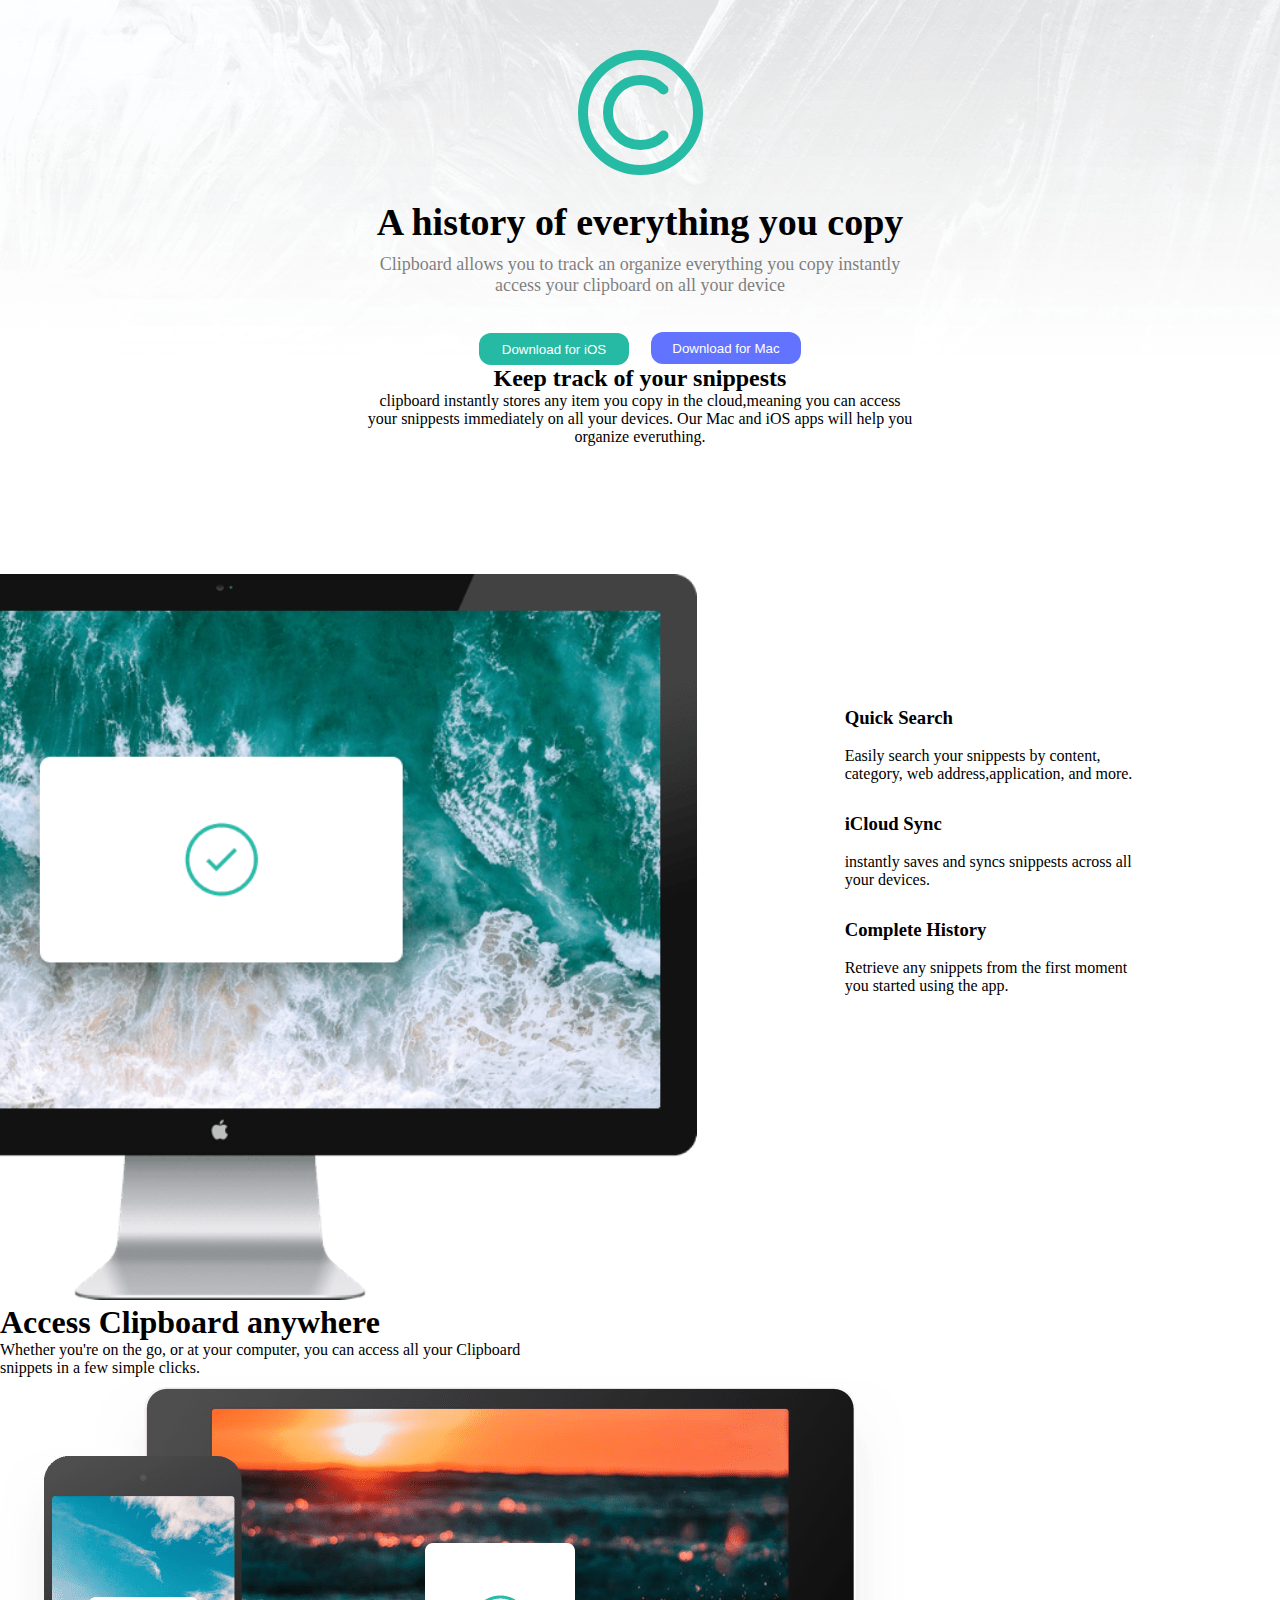
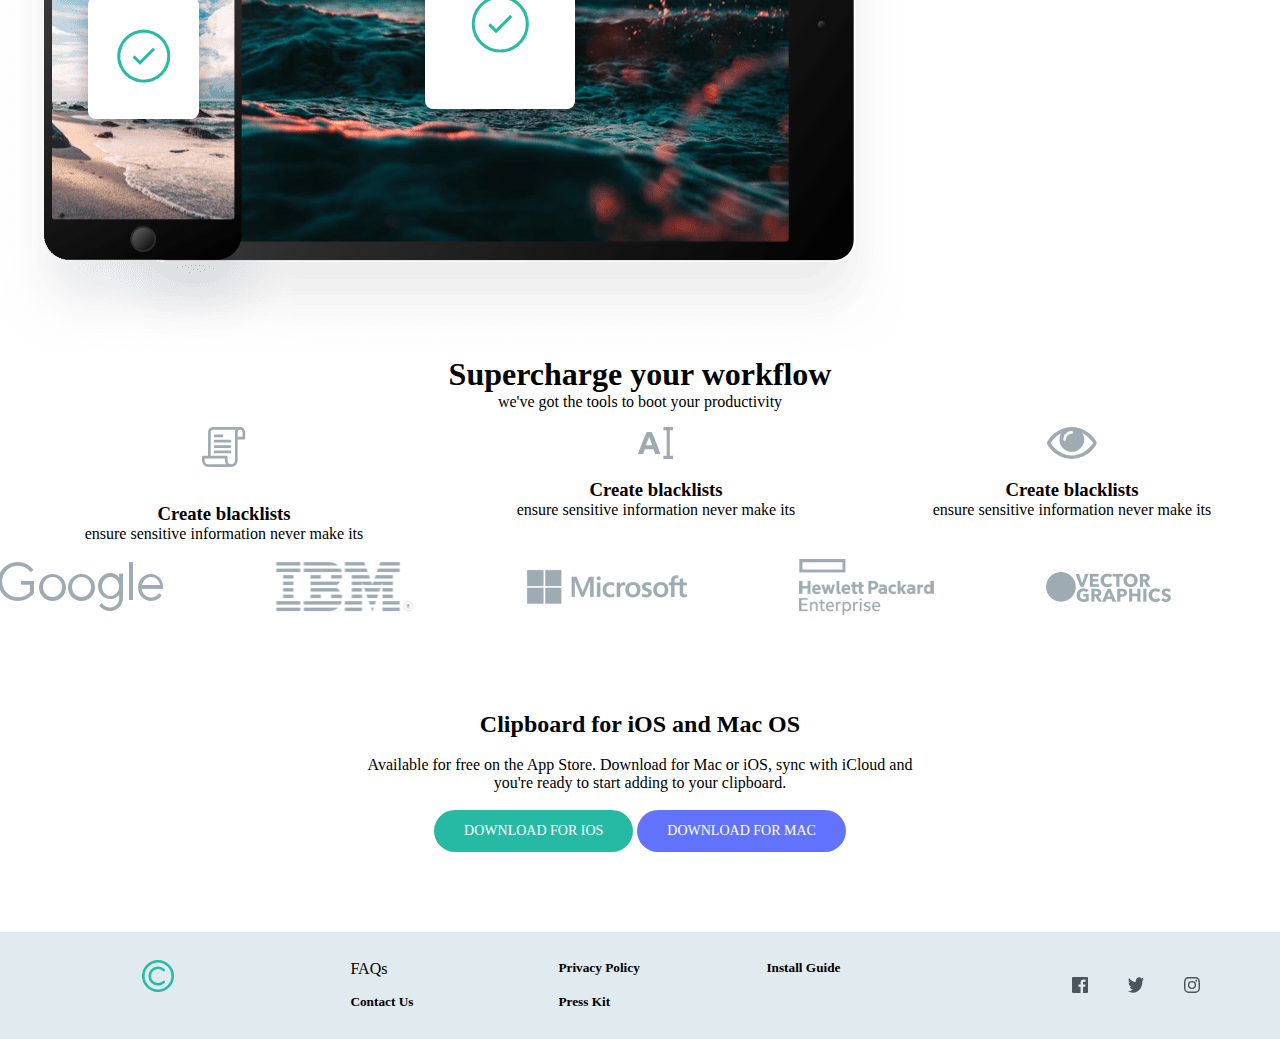
==== index.html @ e57e52e3 "Update index.html" ====
<!DOCTYPE html>
<html lang="en">
<head>
    <meta charset="UTF-8">
    <meta name="viewport" content="width=device-width, initial-scale=1.0">
    <link href="https://fonts.googleapis.com/css2?family=Bai+Jamjuree:wght@400;600&display=swap" rel="stylesheet">
    <link rel="stylesheet" href="main.css">
    <title>Document</title>
</head>
<body>
    <div class="container">
        <!-- debut section header by hamza el hilali  -->
            <section class="header">
                
                <div class="header__logo">
                    <img class="flogo" src="images/logo.svg">

                    <div class="txt">
            

                <h1 class="firstt">A history of everything you copy</h1>
                <div class="parag1">
                <p class="firstp">Clipboard allows you to track an organize everything you copy instantly</p>

                            <p class="access"> access your clipboard on all your device</p>
                        </div>
                </div>
            </div>
    
                <div class="header__button">
                    <div class="buttons">
                    <button class="ios">Download for iOS</button>
                    <button class="mac">Download for Mac</button>
                </div>
                </div>
        </section>

        <!-- fin section header==== by hamza el   hilali  -->
        <!-- ============================================ -->
        <!-- debut section desktop by abdessamad souilem  -->
        <section class="desktop">
            <div class="desktop__title">
                <h2>Keep track of your snippests</h2>
                    <p>clipboard instantly stores any item you copy in the cloud,meaning you can access <br>
                     your snippests immediately on all your devices. Our Mac and iOS apps will help you <br>
                     organize everuthing.
                    </p>
            </div>
            <div class="desktop__icons">
            <div class="desktop__icons-bigimage">
                <div class="desktop__description-container-image">
                    <img src="images/image-computer.png" alt="" class="desk-img">
                </div>
            </div>
            <div class="desktop__icons-all">
            <div class="desktop__icons1">
                <h3>Quick Search</h3>
                <br>
                        <p>Easily search your snippests by content,<br>
                            category, web address,application, and more.
                        </p>
            </div>
            <div class="desktop__icons2">
                <h3>iCloud Sync</h3>
                <br>
                        <p>
                            instantly saves and syncs snippests across all <br>
                            your devices.
                        </p>
            </div>
            <div class="desktop__icons3">
                <h3>Complete History</h3>
                <br>
                        <p>
                          Retrieve any snippets from the first moment <br>
                           you started using the app.  
                        </p>
            </div>
        </div>
        </div>
        </section>
        <!-- fin section desktop by abdessamad souilem  -->
        <!-- ========================================== -->
        <!-- debit section tablet by  hamza el abdi     -->
         
            
            
            
        </section>
        <section class="tablette">
            <div class="tablette__tittle"><h1>Access Clipboard anywhere</h1>
            <p>Whether you're on the go, or at your computer, you can access all your Clipboard<br>
                snippets in a few simple clicks.</p>
            </div>
            <div class="tablette__img">
                <img src="images/image-devices.png" alt="">
            </div>
        </section>
        <!-- fin section tablet by  hamza el abdi        -->
        <!-- ========================================    -->
        <!-- debut section services aBbdelkarim.NOUAOURI -->
        <section class="services">
            <div class="services__tittle">
                <h1 class="services__tittle__header">
                  Supercharge your workflow
                </h1>
                <p class="services__tittle__parahraph">
                    we've got the tools to boot your productivity

                </p>
            </div>
            <div class="services__general">
            <div class="services__cards">
                
                    <div class="services__cards__icon">
                        <img src="images/icon-blacklist.svg" alt="">
                    </div>
                    <div class="services__cards__icon">
                        <h3 class="cards__tittle">Create blacklists</h3>
                        <p class="cards__paragraph">ensure sensitive information never make its  </p>
                    
                </div>

            </div>
            <div class="services__cards">
               
                    <div class="services__cards__icon">
                        <img src="images/icon-text.svg" alt="">
                    </div>
                    <div class="services__cards__text">
                        <h3 class="cards__tittle">Create blacklists</h3>
                        <p class="cards__paragraph">ensure sensitive information never make its  </p>
                    </div>
               

            </div>
            <div class="services__cards">
                
                    <div class="services__cards__icon">
                        <img src="images/icon-preview.svg" alt="">
                    </div>
                    <div class="services__cards__text">
                        <h3 class="cards__tittle">Create blacklists</h3>
                        <p class="cards__paragraph">ensure sensitive information never make its  </p>
                    </div>
        

            </div>
        </div>
            <div class="services__brands">
               
                    <img src="images/logo-google.png" alt="" class="brand">
                    <img src="images/logo-ibm.png" alt="" class="brand">
                    <img src="images/logo-microsoft.png" alt="" class="brand">
                    <img src="images/logo-hp.png" alt="" class="brand">
                    <img src="images/logo-vector-graphics.png" alt="" class="brand">
                
            </div>
        </section>
        <!-- fin section services aBbdelkarim.NOUAOURI -->
        <!-- ========================================= -->
        <!-- debut section version  Abdelkarim.NOUAOURI -->
     
        <section class="version">
            <h2>Clipboard for iOS and Mac OS</h2>
     <br>
     <p>
         Available for free on the App Store. Download for Mac or iOS, sync with iCloud and <br>
         you're ready to start adding to your clipboard. 
     </p>
     <br>
     <a href="#" class="btn"> Download for iOS</a>
     <a href="#" class="btn1"> Download for Mac</a>
        
        </section>
        <!-- dfin section version  Abdelkarim.NOUAOURI -->
            <!-- ++++++++++++++++++++++++++++++++++++++++++ -->
            <!--debut section footer  Abdelkarim.NOUAOURI -->
        <section class="footer">
            <div class="footer__text">
            <div class="footer__items logo">
                <img class="footer__logo" src="/images/logo.svg" alt="">
            </div>
            <div class="footer__items faqs items__column">
                <h class="footer__items__text install__guide"3>FAQs</h>
                <h5 class="footer__items__text  install__guide">Contact Us</h5>
            </div>
            <div class="footer__items privacy items__column">
              <h5 class="footer__items__text install__guide">  Privacy Policy</h5>
              <h5 class="footer__items__text install__guide">Press Kit</h5>
            </div>
            <div class="footer__items install__guide">
               <h5 class="footer__items__text">Install Guide</h5> 
            </div>
        </div>
            <div class="footer__items social__medias">
                
                <img class="footer__icon" src="images/icon-facebook.svg" alt="">
                <img class="footer__icon" src="images/icon-twitter.svg" alt="">
                <img class="footer__icon"  src="images/icon-instagram.svg" alt="">
            </div>
        </section>
        <!-- fin section footer  Abdelkarim.NOUAOURI -->
            <!-- ++++++++++++++++++++++++++++++++++++++++++ -->
    </div>

    
</body>
</html>
---- main.css ----
@import "/css/header.css";
@import "/css/desktop.css";
@import "/css/tablet.css";
@import "/css/services.css";
@import "/css/version.css";
@import "/css/footer.css";

*{
    margin:  0;
    padding: 0;
}
html body{
   width: auto;
    height: auto;
    margin: 0 auto;
}
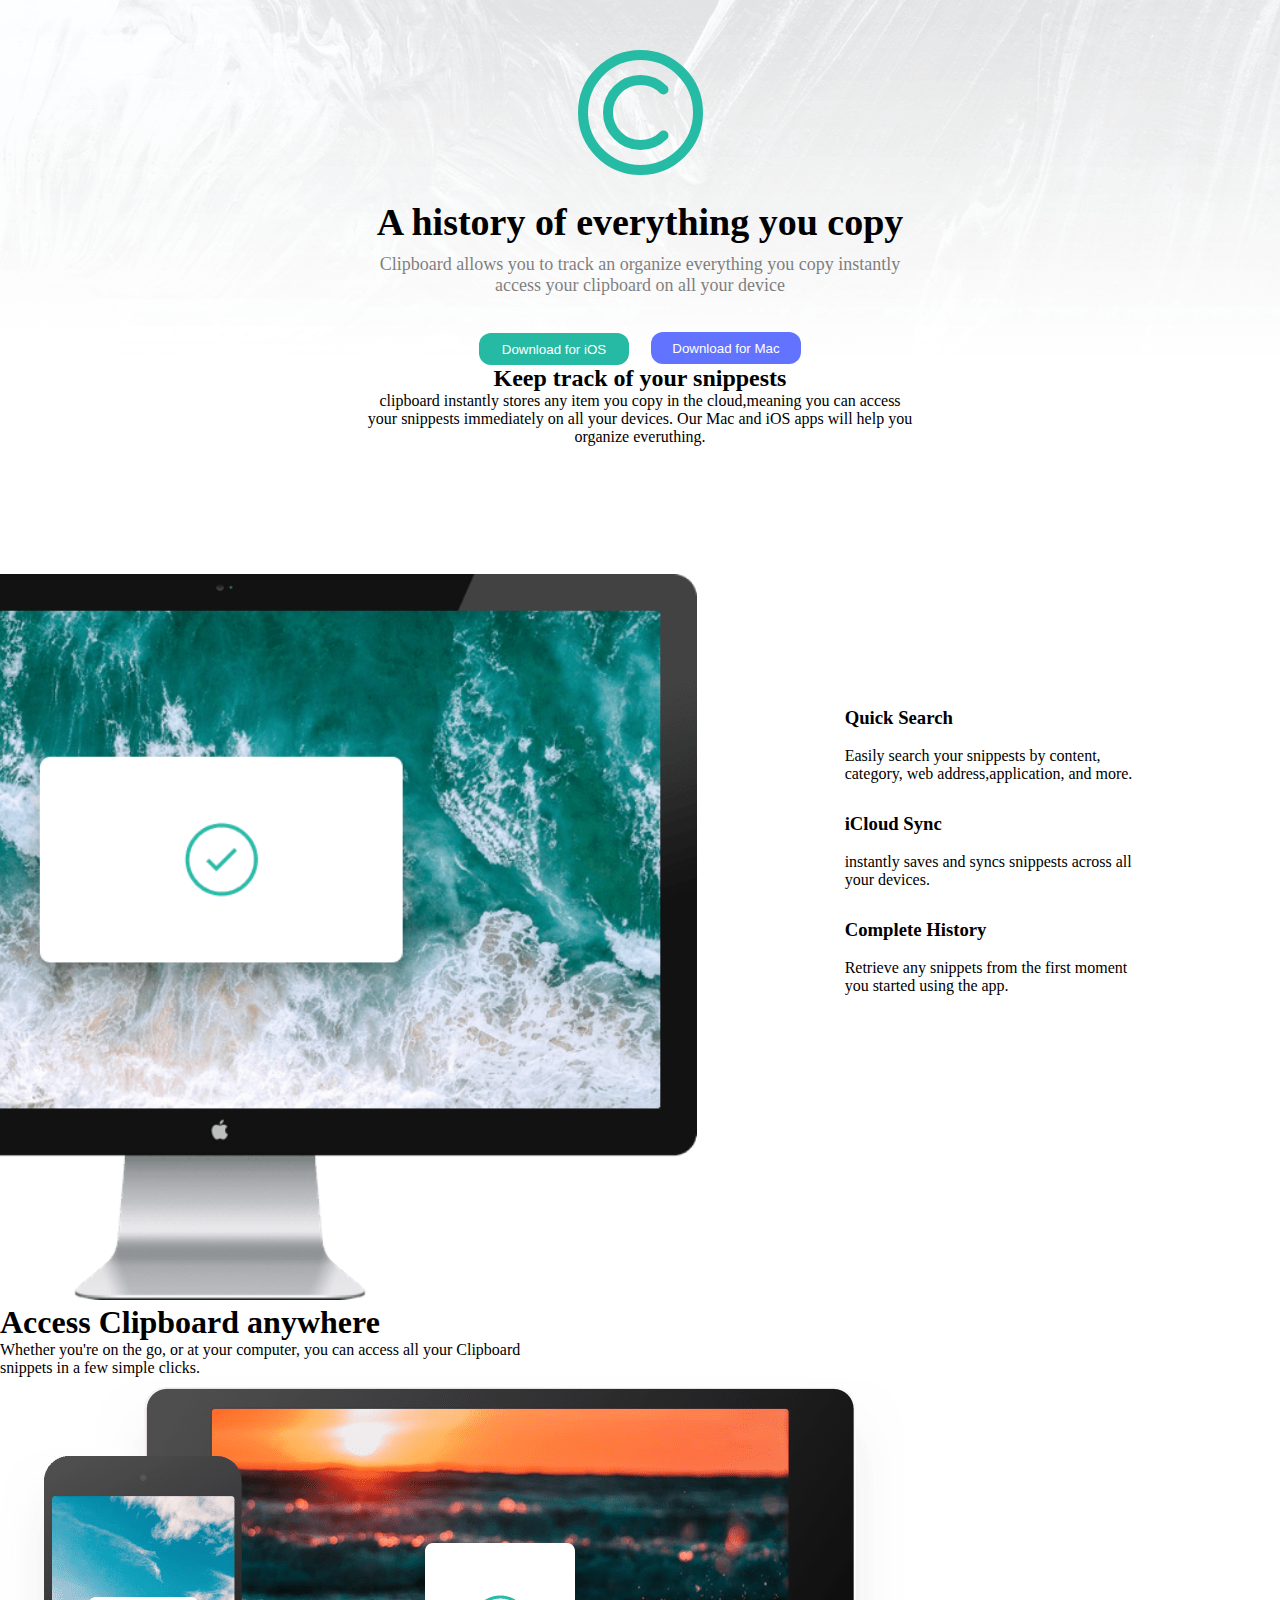
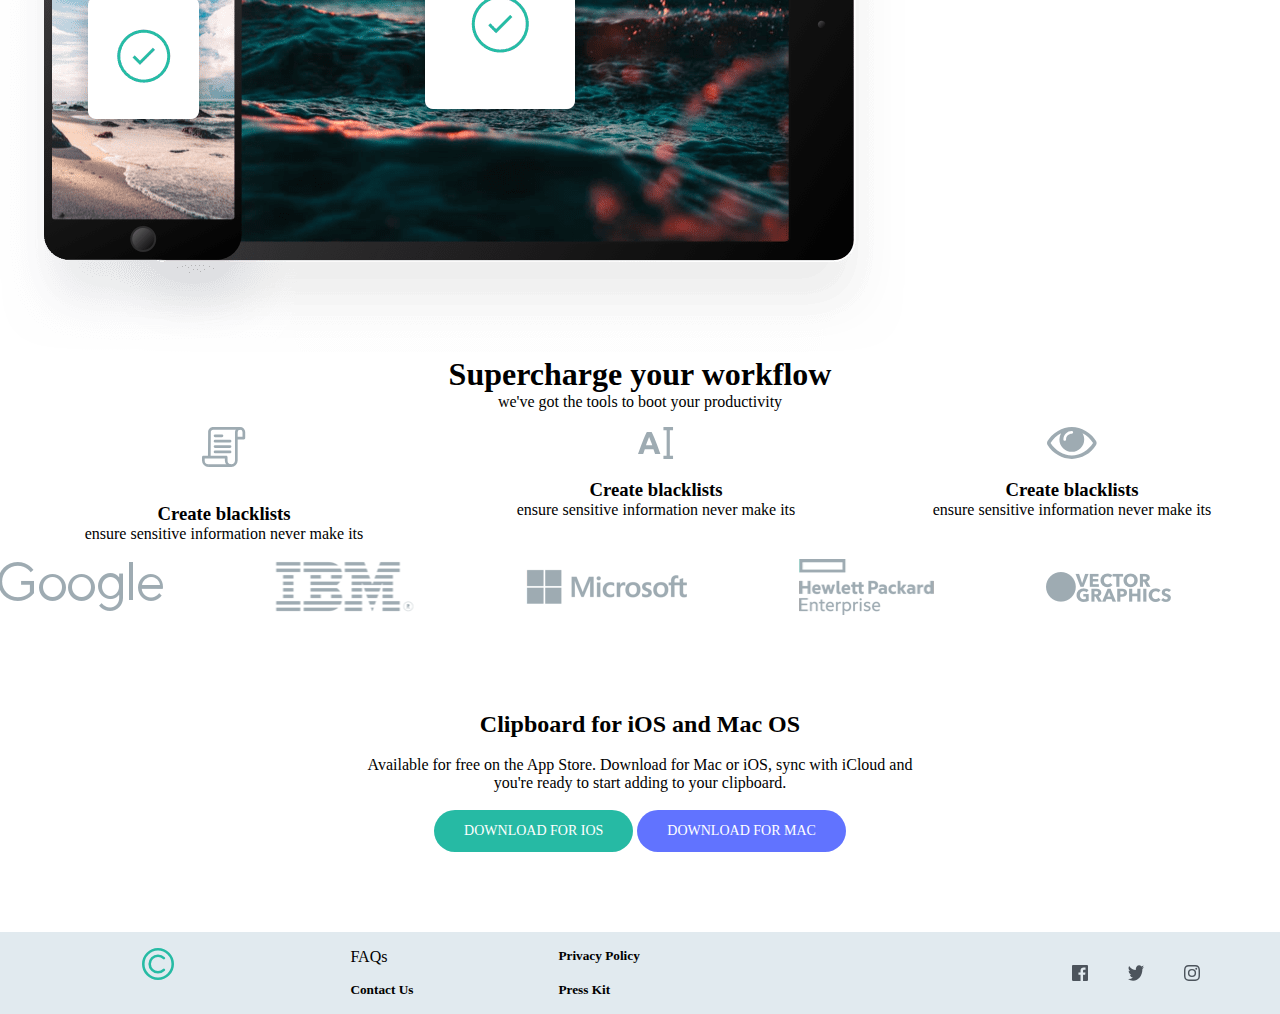
==== commit 7e6776c5: "Update index.html" ====
--- a/index.html
+++ b/index.html
@@ -29,8 +29,9 @@
     
                 <div class="header__button">
                     <div class="buttons">
-                    <button class="ios">Download for iOS</button>
-                    <button class="mac">Download for Mac</button>
+                        <a href="download.html">
+                    <button class="ios">Download for iOS</button></a>
+                  <a href="download.html"> <button class="mac">Download for Mac</button></a>  
                 </div>
                 </div>
         </section>
@@ -169,8 +170,8 @@
          you're ready to start adding to your clipboard. 
      </p>
      <br>
-     <a href="#" class="btn"> Download for iOS</a>
-     <a href="#" class="btn1"> Download for Mac</a>
+     <a href="download.html" class="btn"> Download for iOS</a>
+     <a href="download.html" class="btn1"> Download for Mac</a>
         
         </section>
         <!-- dfin section version  Abdelkarim.NOUAOURI -->
@@ -190,7 +191,7 @@
               <h5 class="footer__items__text install__guide">Press Kit</h5>
             </div>
             <div class="footer__items install__guide">
-               <h5 class="footer__items__text">Install Guide</h5> 
+            
             </div>
         </div>
             <div class="footer__items social__medias">
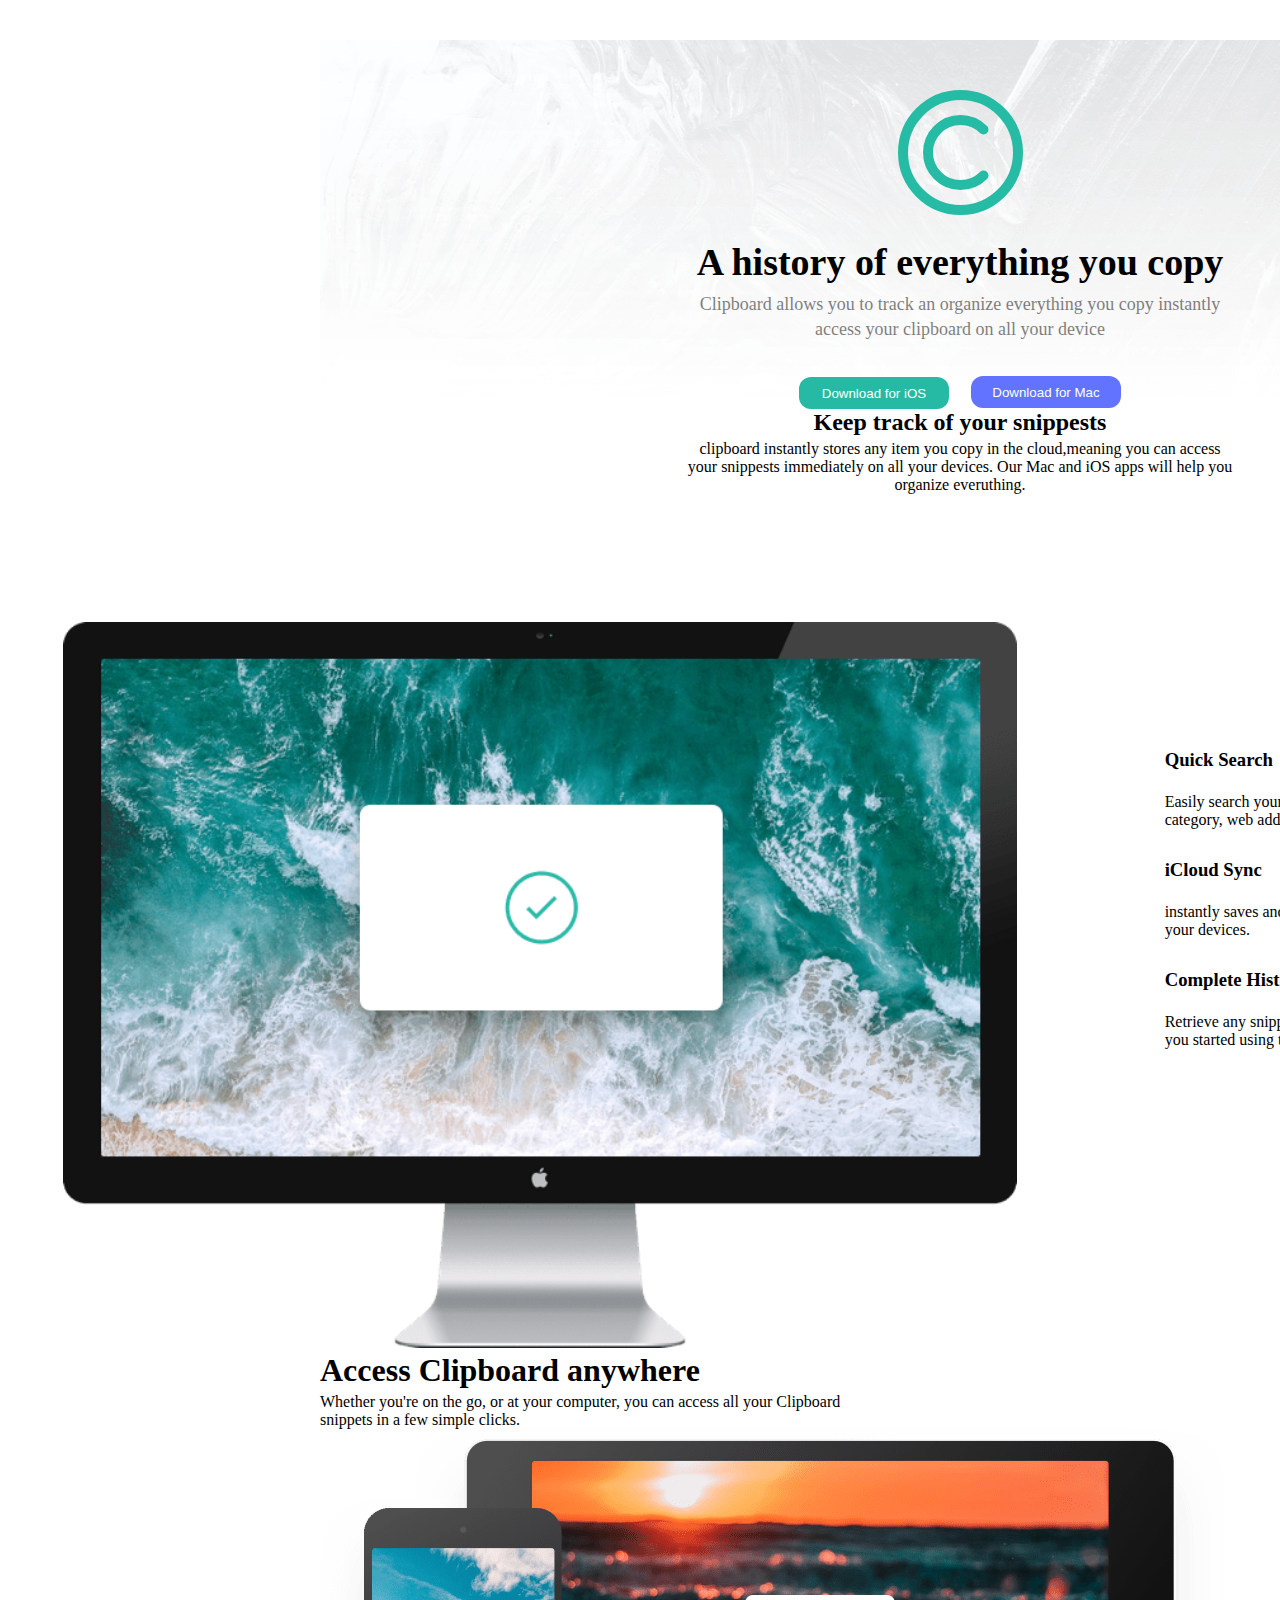
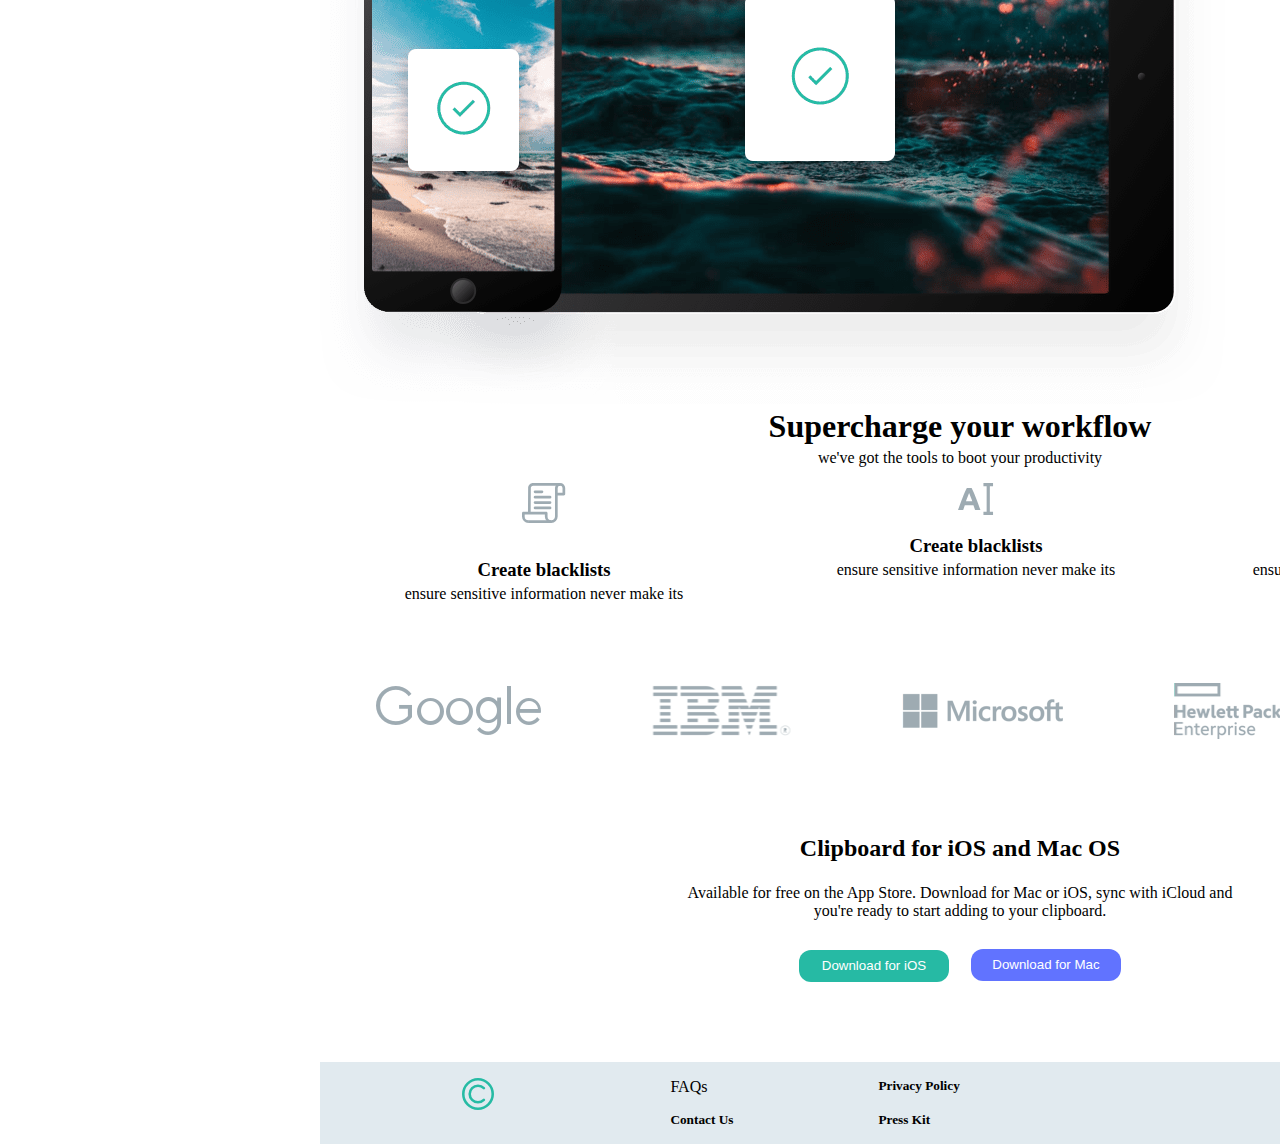
==== commit eddf8cab: "Update index.html" ====
--- a/index.html
+++ b/index.html
@@ -170,8 +170,11 @@
          you're ready to start adding to your clipboard. 
      </p>
      <br>
-     <a href="download.html" class="btn"> Download for iOS</a>
-     <a href="download.html" class="btn1"> Download for Mac</a>
+     <div class="buttons">
+        <a href="download.html">
+    <button class="ios">Download for iOS</button></a>
+  <a href="download.html"> <button class="mac">Download for Mac</button></a>  
+</div>
         
         </section>
         <!-- dfin section version  Abdelkarim.NOUAOURI -->
--- a/main.css
+++ b/main.css
@@ -1,9 +1,4 @@
-@import "/css/header.css";
-@import "/css/desktop.css";
-@import "/css/tablet.css";
-@import "/css/services.css";
-@import "/css/version.css";
-@import "/css/footer.css";
+
 
 *{
     margin:  0;
@@ -13,4 +8,529 @@
    width: auto;
     height: auto;
     margin: 0 auto;
-}+}
+/* section header by  El Hilali hamza*/
+.header{
+    background-image: url("/images/bg-header-desktop.png");
+    background-repeat: no-repeat;
+    font-family: 'Bai Jamjuree', sans-serif;
+    
+}
+.flogo{
+    padding: 25px;
+}
+
+
+.header__logo{
+    display: flex;
+    flex-direction: column;
+    justify-content: center;
+    align-items: center;
+    padding: 25px;
+}
+
+
+.pa{
+    display: flex;
+    flex-direction: row;
+    justify-content: center;
+    align-items: center;  
+}
+
+
+.firstt{
+    font-size: 38px;
+    font-family: semi-bold;   
+}
+
+
+.parag1{
+    display: flex;
+    flex-direction: column;
+    justify-content: center;
+    text-align: center;
+}
+
+.buttons{
+    display: flex;
+    flex-direction: row;
+    justify-content: center;
+    align-items: center;   
+}
+
+
+.ios{
+    background-color: hsl(171, 66%, 44%);
+    color: white;
+    width: 150px;
+    height: 32px;
+    border: none;
+    border-radius: 12px;
+    margin-right: 10Px;
+    margin-top: 12px;
+    transition-duration: 0.5s;   
+}
+
+
+.ios:hover{
+    box-shadow: 0 7px 14px hsl(171, 66%, 44%);
+    cursor: pointer;
+}
+
+
+.mac{
+    background-color: hsl(233, 100%, 69%);
+    color: white;
+    width: 150px;
+    height: 32px;
+    border: none;
+    border-radius: 12px;
+    margin-left: 12Px;
+    margin-top: 10px;
+    transition-duration: 0.5s;
+    cursor: pointer;   
+}
+
+
+.mac:hover{
+    box-shadow: 0 7px 14px hsl(233, 100%, 69%);
+    cursor: pointer;
+}
+
+
+.access{
+    opacity: 0.5;
+    font-size: 18px;
+    font-family: regular;
+    text-align: center;
+}
+
+
+
+.firstp{
+    
+    margin-top: 10px;
+    opacity: 0.5;
+    font-size: 18px;
+    font-family: regular;
+}
+
+
+
+@media screen and (max-width: 600px){
+
+    .buttons{
+            display: flex;
+            flex-direction: column;
+            justify-content: center;
+            align-items: center; 
+    }
+
+
+
+    .mac{
+            margin-left: 0%;
+    }
+
+
+
+    .ios{
+            margin-right: 0%;
+    }
+
+
+
+     .firstp{     
+            margin-left: 0;     
+    }
+
+    
+    .txt{
+            width: 62%;
+            justify-content: center;
+            align-content: center;
+            text-align: center;
+    }
+}
+
+/* section desktop by abdessamad */
+
+.desktop__title{
+    margin-left: auto;
+    margin-right: auto;
+    text-align: center;
+    margin-bottom: 8rem;
+  }
+  .desktop__icons{
+    display: flex;
+  }
+  .desktop__icons1{
+    margin-bottom:30px ;
+  }
+  .desktop__icons2{
+    margin-bottom:30px ;
+  }
+  .desktop__icons3{
+    margin-bottom: 175px;
+  }
+  .desktop__icons-all{
+     margin-left: auto;
+    margin-right: auto;
+    display: flex;
+      flex-direction: column;
+      justify-content: center; 
+    
+  }
+  .desk-img{overflow: hidden;
+    width: 954px;
+    margin-left: -257px;
+    overflow: hidden;
+  
+  }
+    
+   @media (max-width:600px) {
+    .desktop__icons{
+      display: block;
+      margin-left: auto;
+      margin-right: auto;
+    }
+    
+  .desktop__icons-all {
+    margin-left: auto;
+    margin-right: auto;
+    display: flex;
+    flex-direction: column;
+    justify-content: center;
+    align-items: center;
+    text-align: center;
+  }
+  .desk-img{
+    width: 954px;
+    margin-left: 0px !important;
+    
+  }
+  .desktop__description-container-image{
+    
+      display: flex;
+      flex-direction: row;
+      flex-wrap: nowrap;
+      justify-content: center;
+      align-items: center;
+      margin-bottom: 30px;
+      
+    
+  }
+   }
+
+   /* section tablet by El Abdi hamza */
+/* section services,brand & download by Nouaouri */
+.services{
+    width: 100%;
+    height: auto;
+     display: flex;
+     flex-direction: column;
+     text-align: center;
+     margin-bottom: 2rem;
+  
+ }
+ .services__general{
+     width: 100%;
+     height: auto;
+     display: flex;
+     flex-wrap: wrap;
+     justify-content: space-around;
+ }
+ .services__cards{
+     display: flex;
+   flex-direction: column;
+   align-items: auto;
+ } .services__cards__icon {
+     flex: 0;
+   margin: 1rem;
+ }
+ .services__cards__text{
+     flex: 1 0 auto;
+     margin: 0px;
+ 
+ }
+ 
+ .services__brands{
+   display: flex;
+   justify-content: center;
+   align-items: center;
+   margin-bottom: 4rem;
+   margin-top: 4rem;
+   width: 100%;
+     height: auto;
+     flex-wrap: wrap;
+     justify-content: space-around;
+   
+ }
+ @media (max-width: 600px){
+   .brand{
+  margin-top: 2rem;
+   }
+ }
+   /* section version by Nouaouri */
+   .version{
+    margin: 0 auto;
+    text-align: center;
+    margin-bottom: 5rem;
+}
+.btn:link,
+.btn:visited{
+       text-transform: uppercase;
+       text-decoration: none;
+       padding: 13px 30px;
+       display: inline-block;
+       border-radius: 60px;
+       background-color: hsl(171, 66%, 44%);
+       color: white;
+       font-size: 14px;
+}
+ .btn:hover{
+    transform: translateY(-5px);
+   box-shadow: 0 10px 20px hsla(171, 66%, 44%, 0.479);
+} 
+
+.btn1:link,
+.btn1:visited{
+       text-transform: uppercase;
+       text-decoration: none;
+       padding: 13px 30px;
+       display: inline-block;
+       border-radius: 60px;
+       background-color: hsl(233, 100%, 69%);
+       color: white;
+       font-size: 14px;
+
+}
+ .btn1:hover{
+   transform: translateY(-5px);
+   box-shadow: 0 10px 20px hsla(233, 100%, 69%, 0.479);
+  
+ }
+ /* section footer by nouaouri */
+ .footer{
+    width: 100%;
+height: auto;
+margin-bottom: 0;
+    display: flex;
+    margin-top: 50px;
+    flex-direction: row;
+    justify-content: space-around;
+    background-color: hsl(201, 32%, 91%);
+    align-items: center;
+}
+.footer__text{
+    width: 65%;
+    display: flex;
+    margin-top: 35px;
+    flex-direction: row;
+    flex-wrap: wrap;
+    justify-content: space-around;
+    margin-top: 1rem;
+    
+} 
+.footer__items {
+    width: 10%;
+    display: flex;
+    justify-content:space-between;
+    align-items: stretch;
+
+}
+.footer__logo{
+    width: 2rem;
+    height: 2rem;
+}
+.footer__icon{
+    width: 1rem;
+    height: 1rem;
+}
+
+.items__column{
+    display: flex;
+    flex-direction: column;
+}
+.footer__items__text{
+    margin-bottom: 1rem;
+}
+
+.footer__items__text:hover {
+    
+    color:hsl(171, 66%, 44%);
+        font-size: 80%;
+        cursor: pointer;
+    
+}
+.footer__icon:hover{
+    
+    cursor: pointer;
+    background-color: chartreuse;
+
+}
+
+@media (max-width:600px) {
+  .footer{
+      width: 100%;
+      flex-direction: column;
+      
+  }
+  .footer__text{
+      width: 100%;
+    flex-direction: column;
+    align-items: center;
+    margin-top: 1rem;
+    margin-left: 6rem;
+    
+    text-align: center;
+  }
+  .install__guide{
+      margin-top:1rem;
+      letter-spacing: 5px;
+  }
+  .footer__icon{
+      margin-left: 2rem;
+  }
+  .footer__logo{
+    margin-left: 0.7rem;
+  }
+  .services__brands{
+      flex-direction: column;
+
+  }
+  
+    }
+    /* page download.html by El Abdi hamza */
+    *{
+        margin: 0;
+        padding: 0;
+    }
+    
+    
+    html body{
+        width: auto;
+         height: auto;
+         margin: 0 auto;
+     }
+    .header{
+        margin:0 auto;
+        background-image: url("/images/bg-header-desktop.png");
+        width: 100%;
+        height: auto;
+        background-repeat: no-repeat;
+        font-family: 'Bai Jamjuree', sans-serif; 
+    }
+    .flogo{
+        height: auto;
+        padding: 25px;
+    }
+    .header__logo{
+        height: auto;
+        display: flex;
+        flex-direction: column;
+        justify-content: center;
+        align-items: center;
+        padding: 25px;
+    }
+    
+    
+    .container{
+        width: 100%;
+        height: auto;
+        position: relative;
+        left: 25%;
+        margin-top: 40px;
+    }
+    
+    .sms{
+        font-family: 'Bai Jamjuree', sans-serif; 
+    }
+    
+    
+    .percent{
+        height: auto;
+        position: relative;
+        margin-top: 20px;
+        height: 40px;
+        width:50%;
+        background-color:#000000 ;
+        border-radius: 25px;
+    }
+    
+     .progress{
+        height: auto;
+        height: 32px;
+        position: absolute;
+        top: 5px;
+        background: linear-gradient(to left, #5FFBF1, #6BF6D5, #7FEFB7, #96E79A);
+        left: 4px;
+        border-radius: 25px;
+        animation: animate 10s ease-in-out;
+    
+    }
+    
+    .btn{
+        height: auto;
+        display: flex;
+        flex-direction: row;
+        position: absolute;
+        left: 17%;
+    }
+    
+    .pause{
+        height: 32px;
+        width: 85px;
+        color: white;
+        background-color: #ED4848;
+        margin-left: 10px;
+        border-radius: 16px;
+        font-size: 10px;
+        text-align: center;
+        transition-duration: 0.5s;
+        cursor: pointer;
+        margin-top: 8px;
+        font-size: large;
+    }
+    .pause:hover{
+        box-shadow: 0 6px 12px rgb(160, 158, 158);
+    }
+    
+    .cancel:hover{
+        box-shadow: 0 6px 12px rgb(160, 158, 158);
+    }
+    
+    
+    .cancel{
+        height: 32px;
+        width: 85px;
+        color: white;
+        background-color: #ED4848;
+        margin-left: 10px;
+        border-radius: 16px;
+        font-size: 10px;
+        text-align: center;
+        transition-duration: 0.5s;
+        cursor: pointer;
+        margin-top: 8px;
+        font-size: large;
+    }
+    
+    
+    p{
+        margin-top: 4px;
+    }
+    
+    @keyframes animate{
+        from{
+            width: 0%;
+        }
+    }
+    
+    
+    
+    
+    
+    
+ 
+ 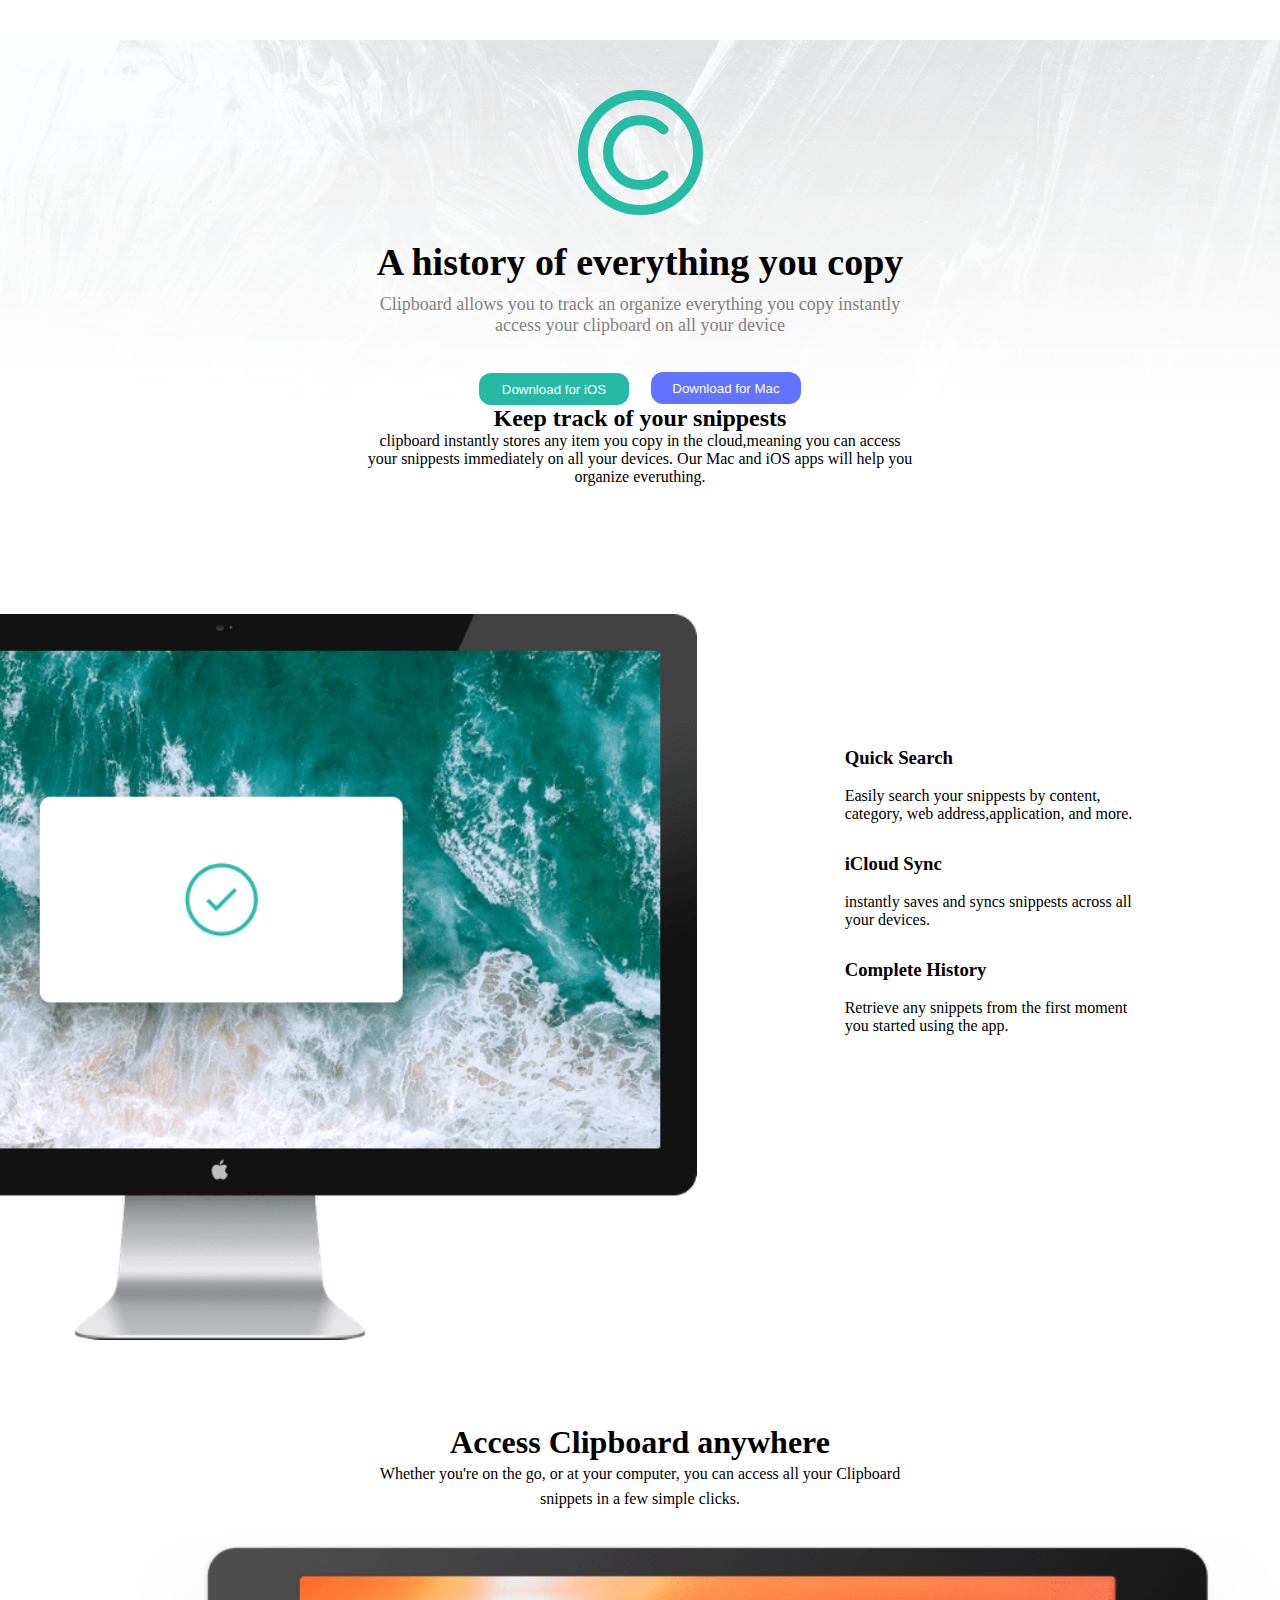
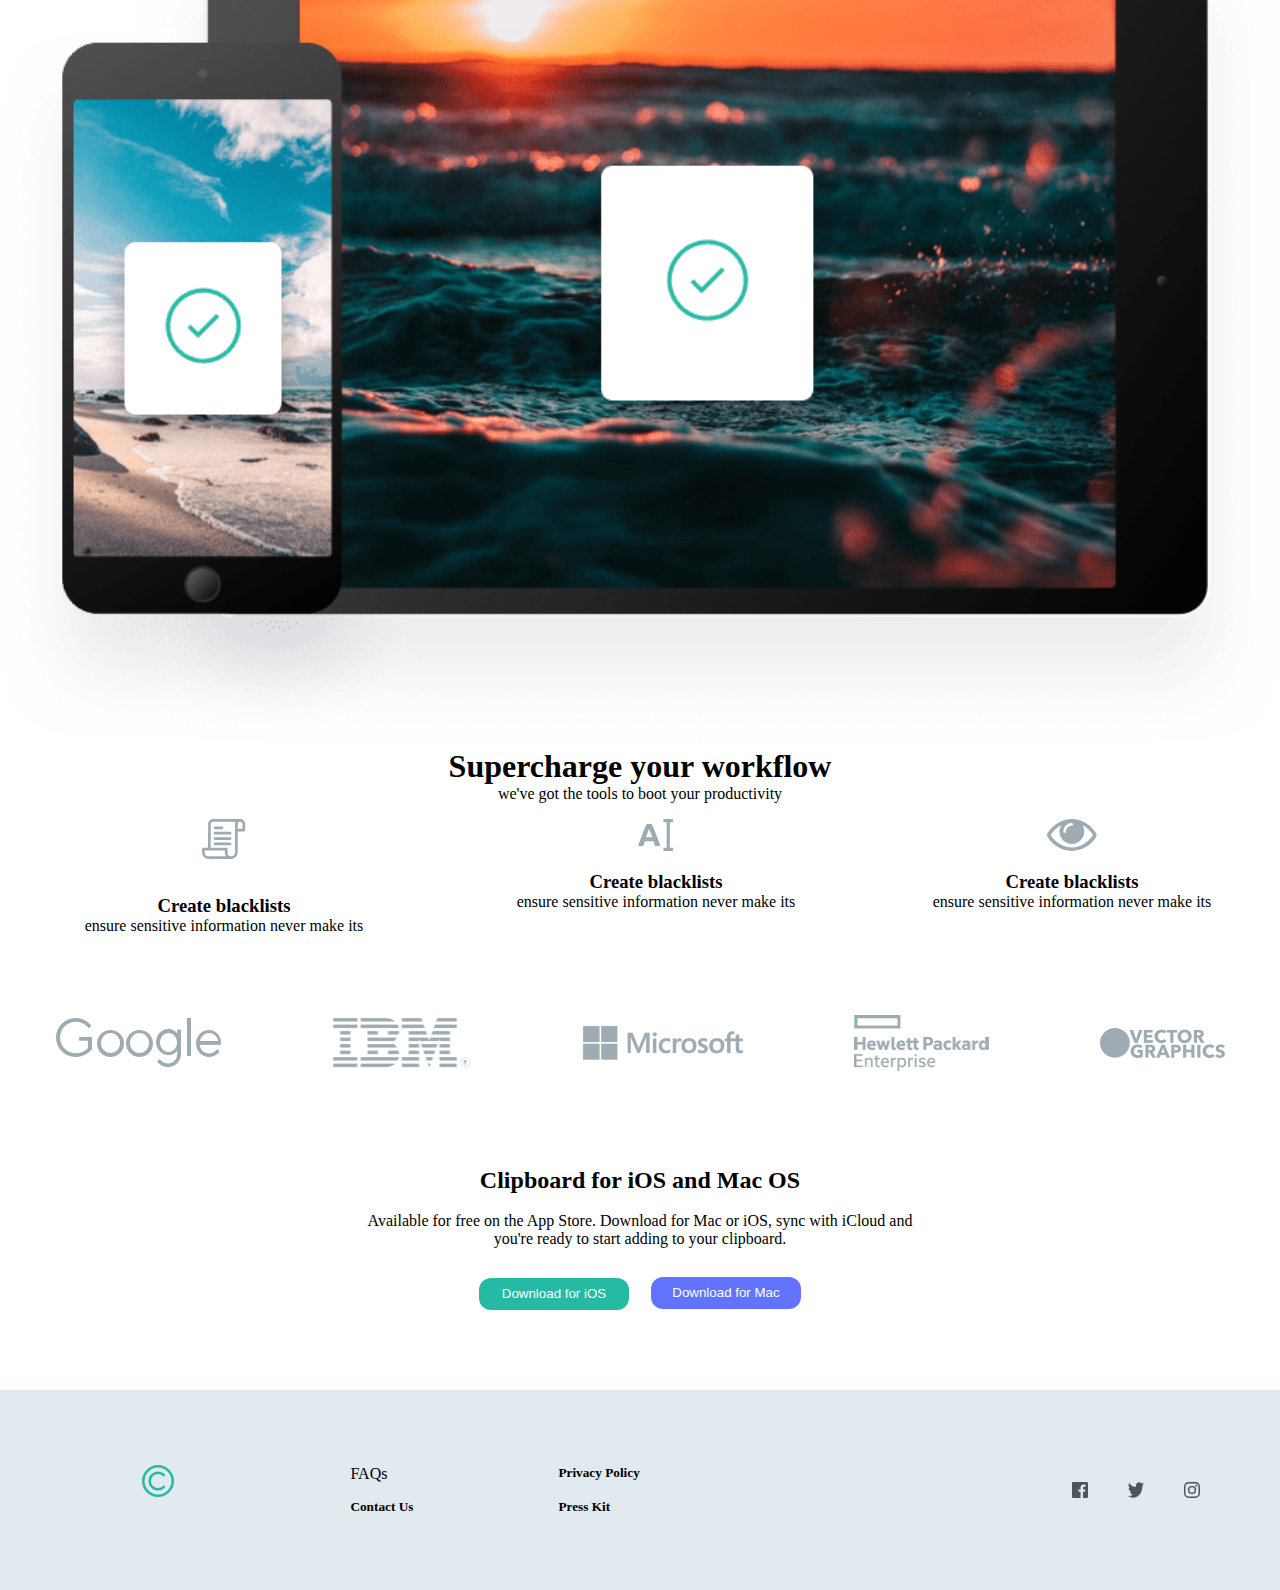
==== commit e56dfe0d: "Download Page" ====
--- a/index.html
+++ b/index.html
@@ -94,7 +94,7 @@
                 snippets in a few simple clicks.</p>
             </div>
             <div class="tablette__img">
-                <img src="images/image-devices.png" alt="">
+                <img src="images/image-devices.png"alt="">
             </div>
         </section>
         <!-- fin section tablet by  hamza el abdi        -->
--- a/main.css
+++ b/main.css
@@ -4,14 +4,17 @@
     margin:  0;
     padding: 0;
 }
-html body{
-   width: auto;
+
+ body{
+   
+}
+.container{
+    width: 100%;
     height: auto;
-    margin: 0 auto;
 }
 /* section header by  El Hilali hamza*/
 .header{
-    background-image: url("/images/bg-header-desktop.png");
+    background-image: url("images/bg-header-desktop.png");
     background-repeat: no-repeat;
     font-family: 'Bai Jamjuree', sans-serif;
     
@@ -223,6 +226,31 @@
    }
 
    /* section tablet by El Abdi hamza */
+    .tablette{
+       width: 100%;
+   }
+
+   .tablette__tittle {
+       text-align: center;
+       margin-top: 80px;
+   }
+
+   .tablette__tittle p{
+    line-height: 25px;
+   }
+
+   .tablette__img img{
+       text-align: center;
+       width: 100%;
+       margin-top: 20px;
+   }
+
+   @media (max-width:600px){
+    .tablette__tittle {
+        margin-top: 0;
+    } 
+   }
+   
 /* section services,brand & download by Nouaouri */
 .services{
     width: 100%;
@@ -313,7 +341,7 @@
  /* section footer by nouaouri */
  .footer{
     width: 100%;
-height: auto;
+height: 200px;
 margin-bottom: 0;
     display: flex;
     margin-top: 50px;
@@ -321,6 +349,7 @@
     justify-content: space-around;
     background-color: hsl(201, 32%, 91%);
     align-items: center;
+    margin: 0;
 }
 .footer__text{
     width: 65%;
@@ -346,6 +375,7 @@
 .footer__icon{
     width: 1rem;
     height: 1rem;
+    fill: aqua;
 }
 
 .items__column{
@@ -415,7 +445,7 @@
      }
     .header{
         margin:0 auto;
-        background-image: url("/images/bg-header-desktop.png");
+        background-image: url("images/bg-header-desktop.png");
         width: 100%;
         height: auto;
         background-repeat: no-repeat;
@@ -439,86 +469,44 @@
         width: 100%;
         height: auto;
         position: relative;
-        left: 25%;
         margin-top: 40px;
     }
     
     .sms{
         font-family: 'Bai Jamjuree', sans-serif; 
+        text-align: center;
     }
     
     
     .percent{
-        height: auto;
         position: relative;
         margin-top: 20px;
         height: 40px;
         width:50%;
-        background-color:#000000 ;
+        left: 24%;
+        background-color:#313131 ;
         border-radius: 25px;
+        text-align: center;
+        margin-bottom: 25px;
     }
     
      .progress{
-        height: auto;
         height: 32px;
         position: absolute;
         top: 5px;
         background: linear-gradient(to left, #5FFBF1, #6BF6D5, #7FEFB7, #96E79A);
         left: 4px;
         border-radius: 25px;
-        animation: animate 10s ease-in-out;
-    
-    }
-    
-    .btn{
-        height: auto;
-        display: flex;
-        flex-direction: row;
-        position: absolute;
-        left: 17%;
-    }
-    
-    .pause{
-        height: 32px;
-        width: 85px;
-        color: white;
-        background-color: #ED4848;
-        margin-left: 10px;
-        border-radius: 16px;
-        font-size: 10px;
+        animation: animate 15s ease-in-out;
         text-align: center;
-        transition-duration: 0.5s;
-        cursor: pointer;
-        margin-top: 8px;
-        font-size: large;
-    }
-    .pause:hover{
-        box-shadow: 0 6px 12px rgb(160, 158, 158);
-    }
-    
-    .cancel:hover{
-        box-shadow: 0 6px 12px rgb(160, 158, 158);
-    }
-    
-    
-    .cancel{
-        height: 32px;
-        width: 85px;
-        color: white;
-        background-color: #ED4848;
-        margin-left: 10px;
-        border-radius: 16px;
-        font-size: 10px;
-        text-align: center;
-        transition-duration: 0.5s;
-        cursor: pointer;
-        margin-top: 8px;
-        font-size: large;
-    }
-    
-    
-    p{
-        margin-top: 4px;
+    
+    }
+    
+    .progress p{
+     margin-top: 8px;
+     display: flex;
+     margin-left: 10px;
+     font-size: large;
     }
     
     @keyframes animate{
@@ -527,6 +515,8 @@
         }
     }
     
+  
+ 
     
     
     
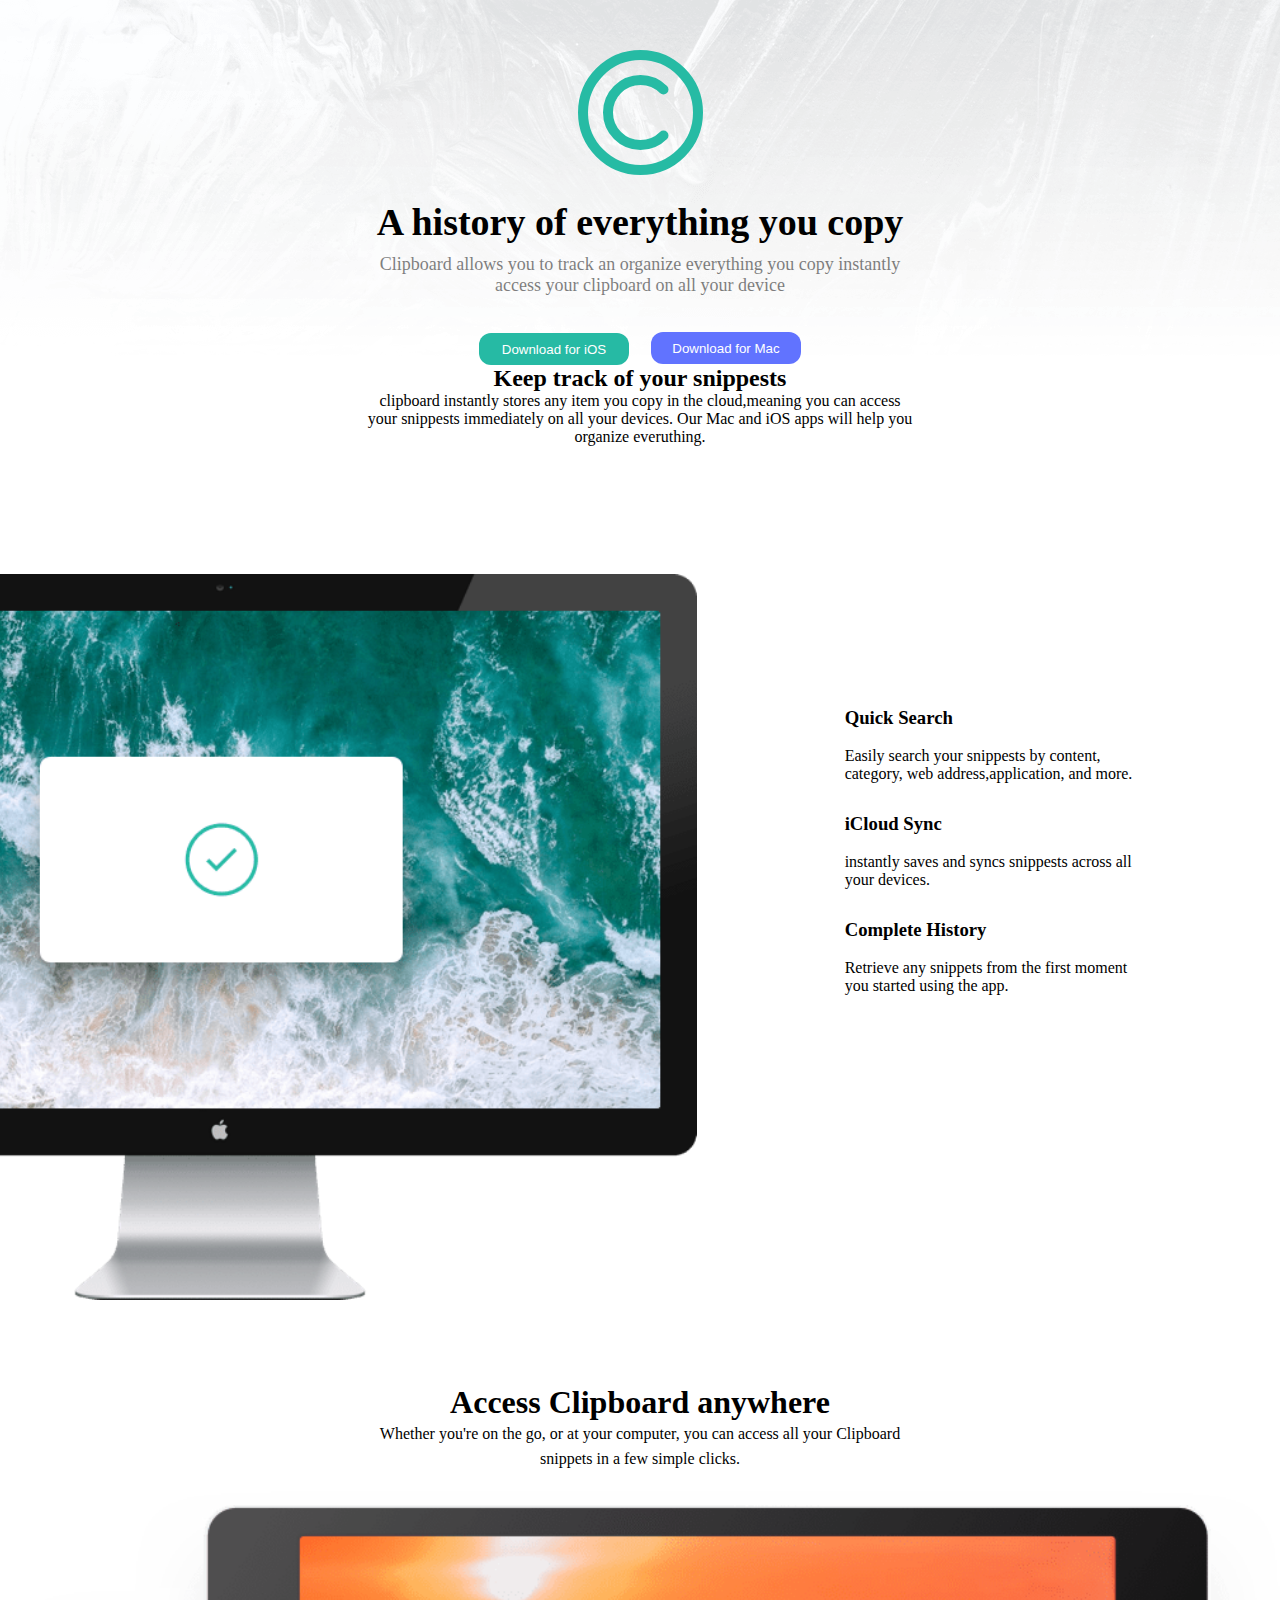
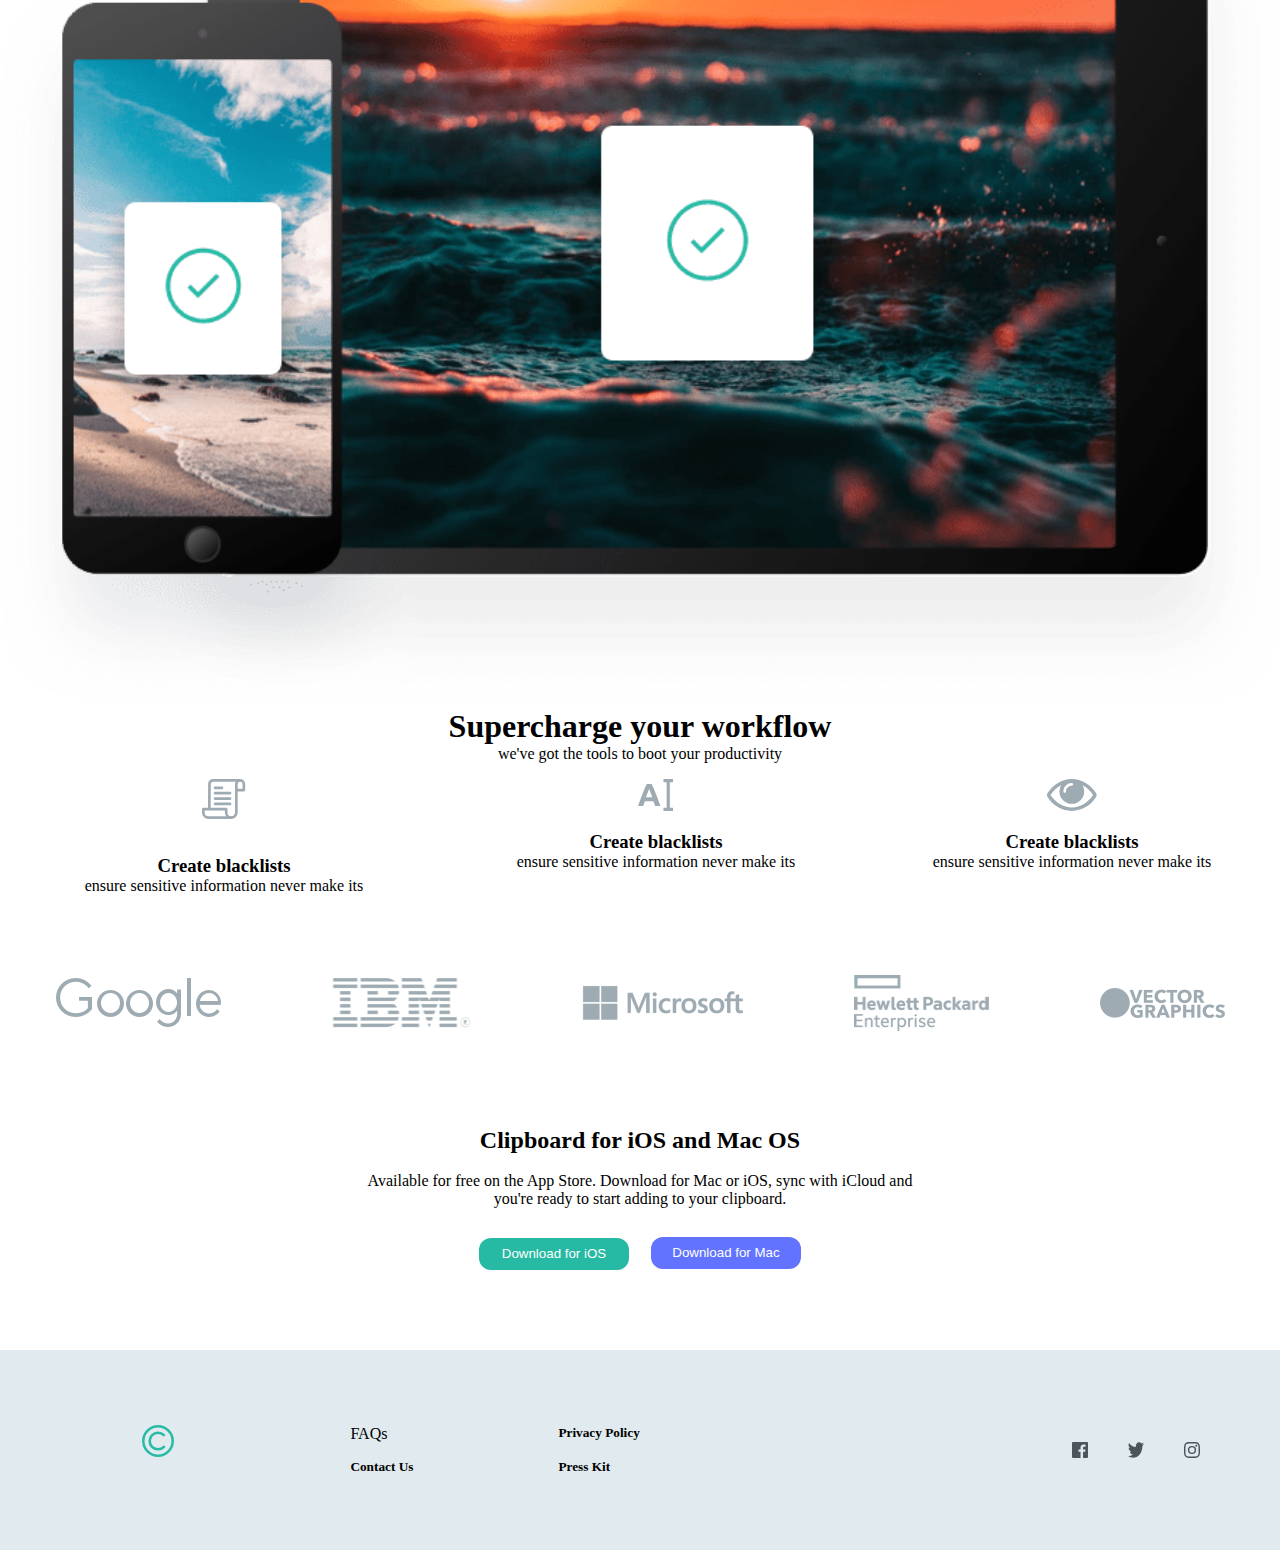
==== commit a7179e29: "Update index.html" ====
--- a/index.html
+++ b/index.html
@@ -183,7 +183,7 @@
         <section class="footer">
             <div class="footer__text">
             <div class="footer__items logo">
-                <img class="footer__logo" src="/images/logo.svg" alt="">
+                <img class="footer__logo" src="images/logo.svg" alt="">
             </div>
             <div class="footer__items faqs items__column">
                 <h class="footer__items__text install__guide"3>FAQs</h>
--- a/main.css
+++ b/main.css
@@ -191,7 +191,7 @@
   
   }
     
-   @media (max-width:600px) {
+   @media (max-width:1000px) {
     .desktop__icons{
       display: block;
       margin-left: auto;
@@ -469,7 +469,7 @@
         width: 100%;
         height: auto;
         position: relative;
-        margin-top: 40px;
+
     }
     
     .sms{
@@ -484,7 +484,7 @@
         height: 40px;
         width:50%;
         left: 24%;
-        background-color:#313131 ;
+        background-color:#363636 ;
         border-radius: 25px;
         text-align: center;
         margin-bottom: 25px;
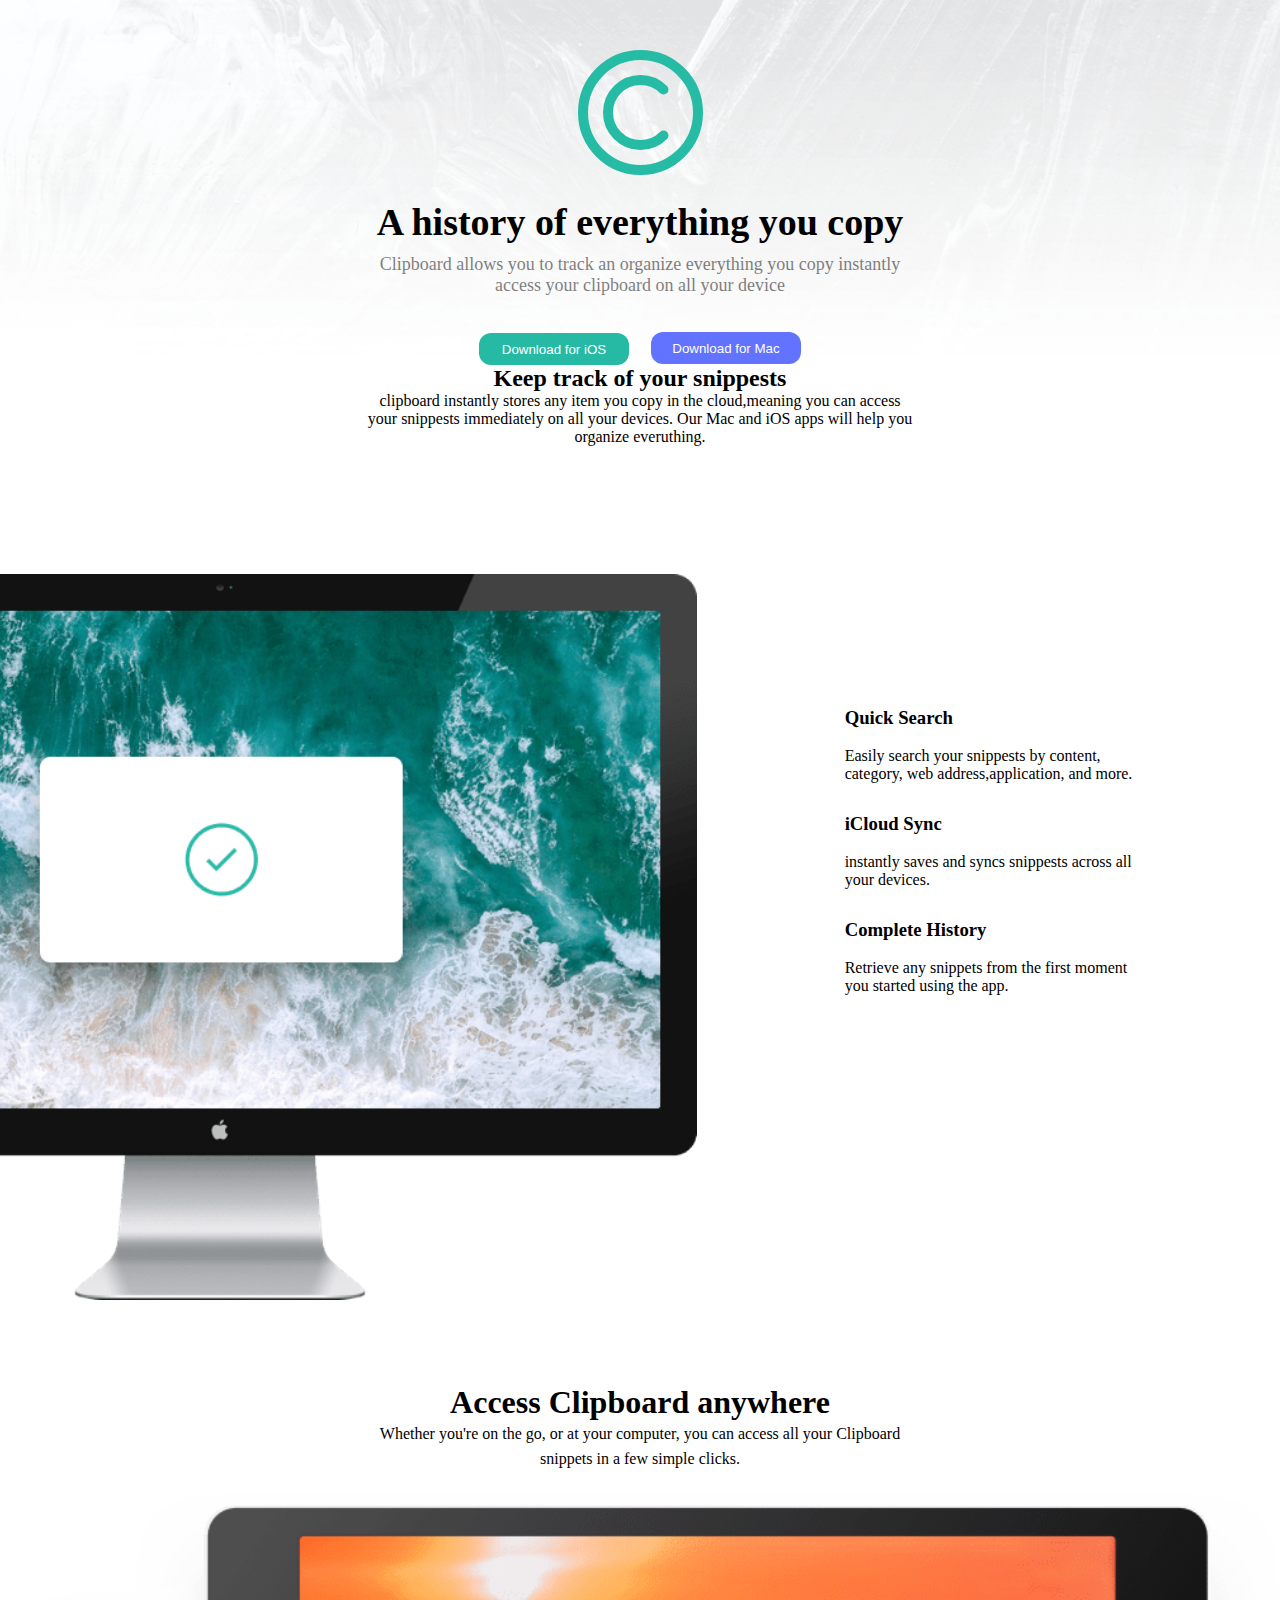
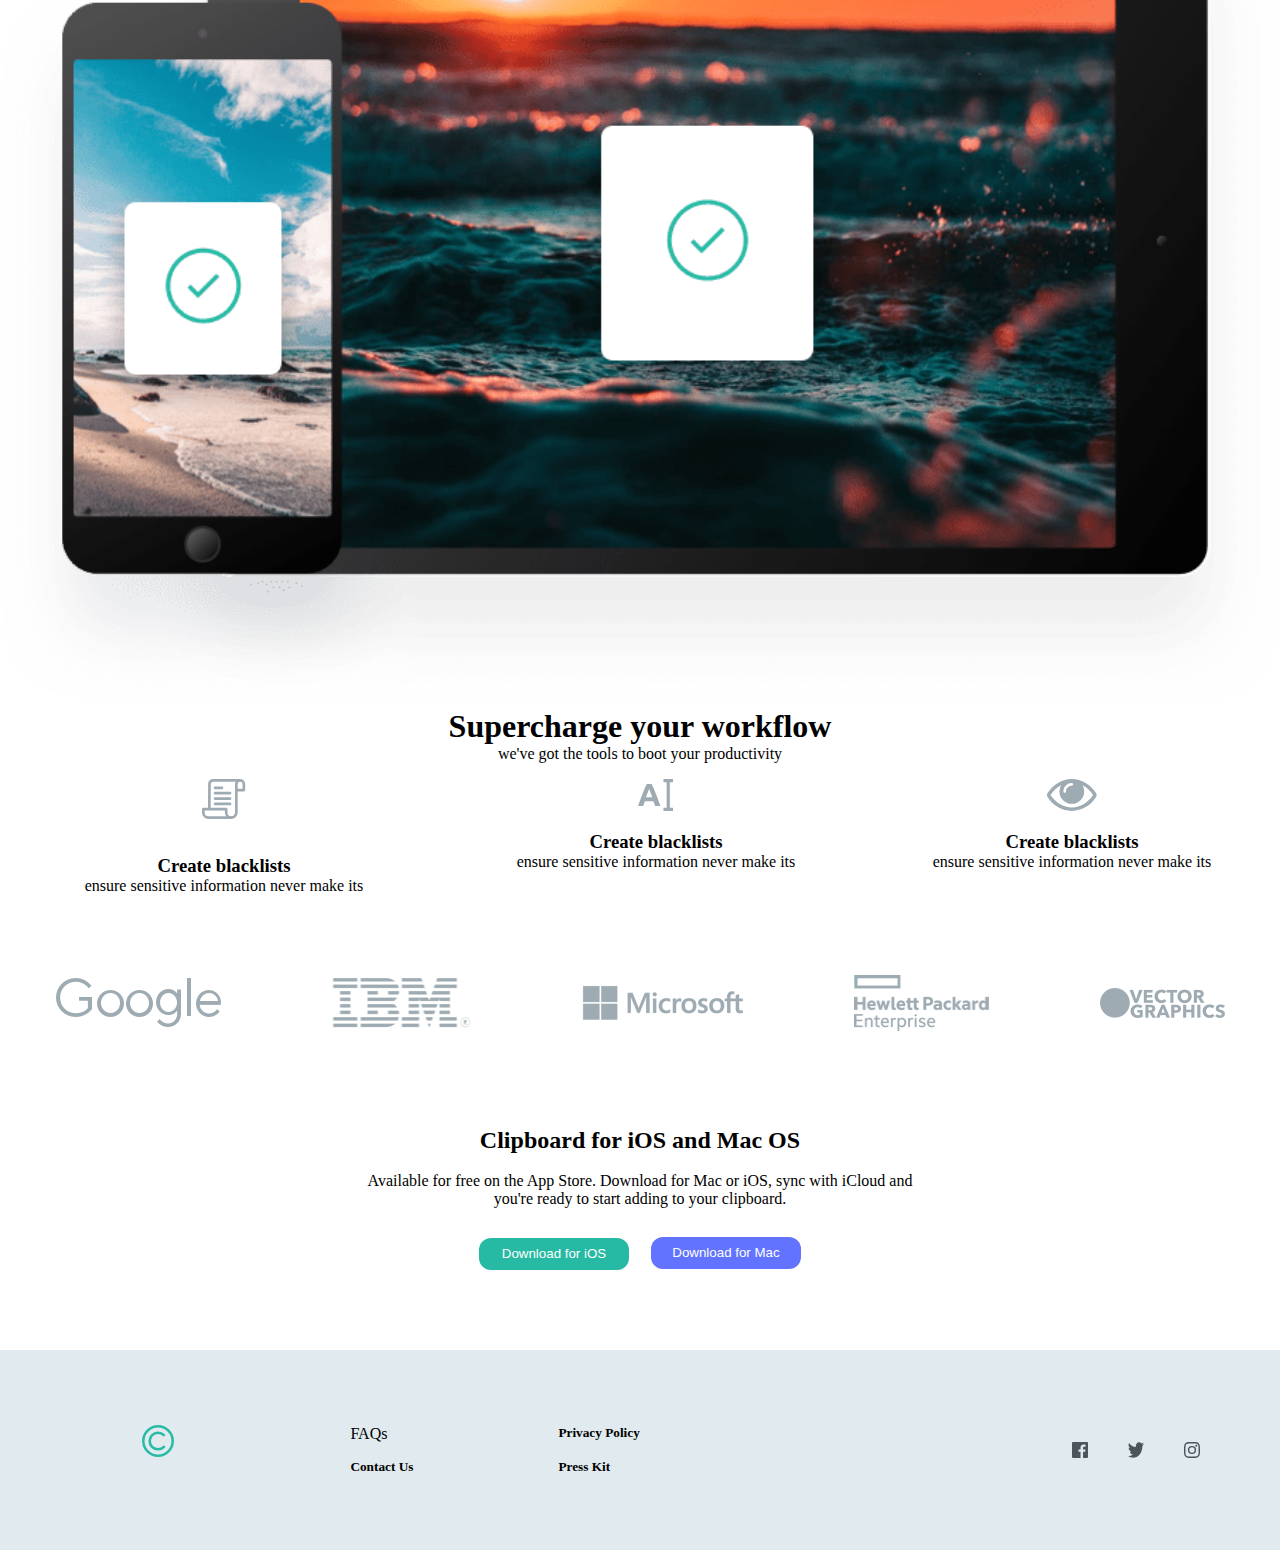
==== commit edf28bd3: "Update index.html" ====
--- a/index.html
+++ b/index.html
@@ -183,7 +183,7 @@
         <section class="footer">
             <div class="footer__text">
             <div class="footer__items logo">
-                <img class="footer__logo" src="images/logo.svg" alt="">
+                <img class="footer__logo" src="images/logo.svg" alt="logo">
             </div>
             <div class="footer__items faqs items__column">
                 <h class="footer__items__text install__guide"3>FAQs</h>
--- a/main.css
+++ b/main.css
@@ -16,6 +16,7 @@
 .header{
     background-image: url("images/bg-header-desktop.png");
     background-repeat: no-repeat;
+    background-size: cover;
     font-family: 'Bai Jamjuree', sans-serif;
     
 }
@@ -403,6 +404,7 @@
 @media (max-width:600px) {
   .footer{
       width: 100%;
+      height: auto;
       flex-direction: column;
       
   }
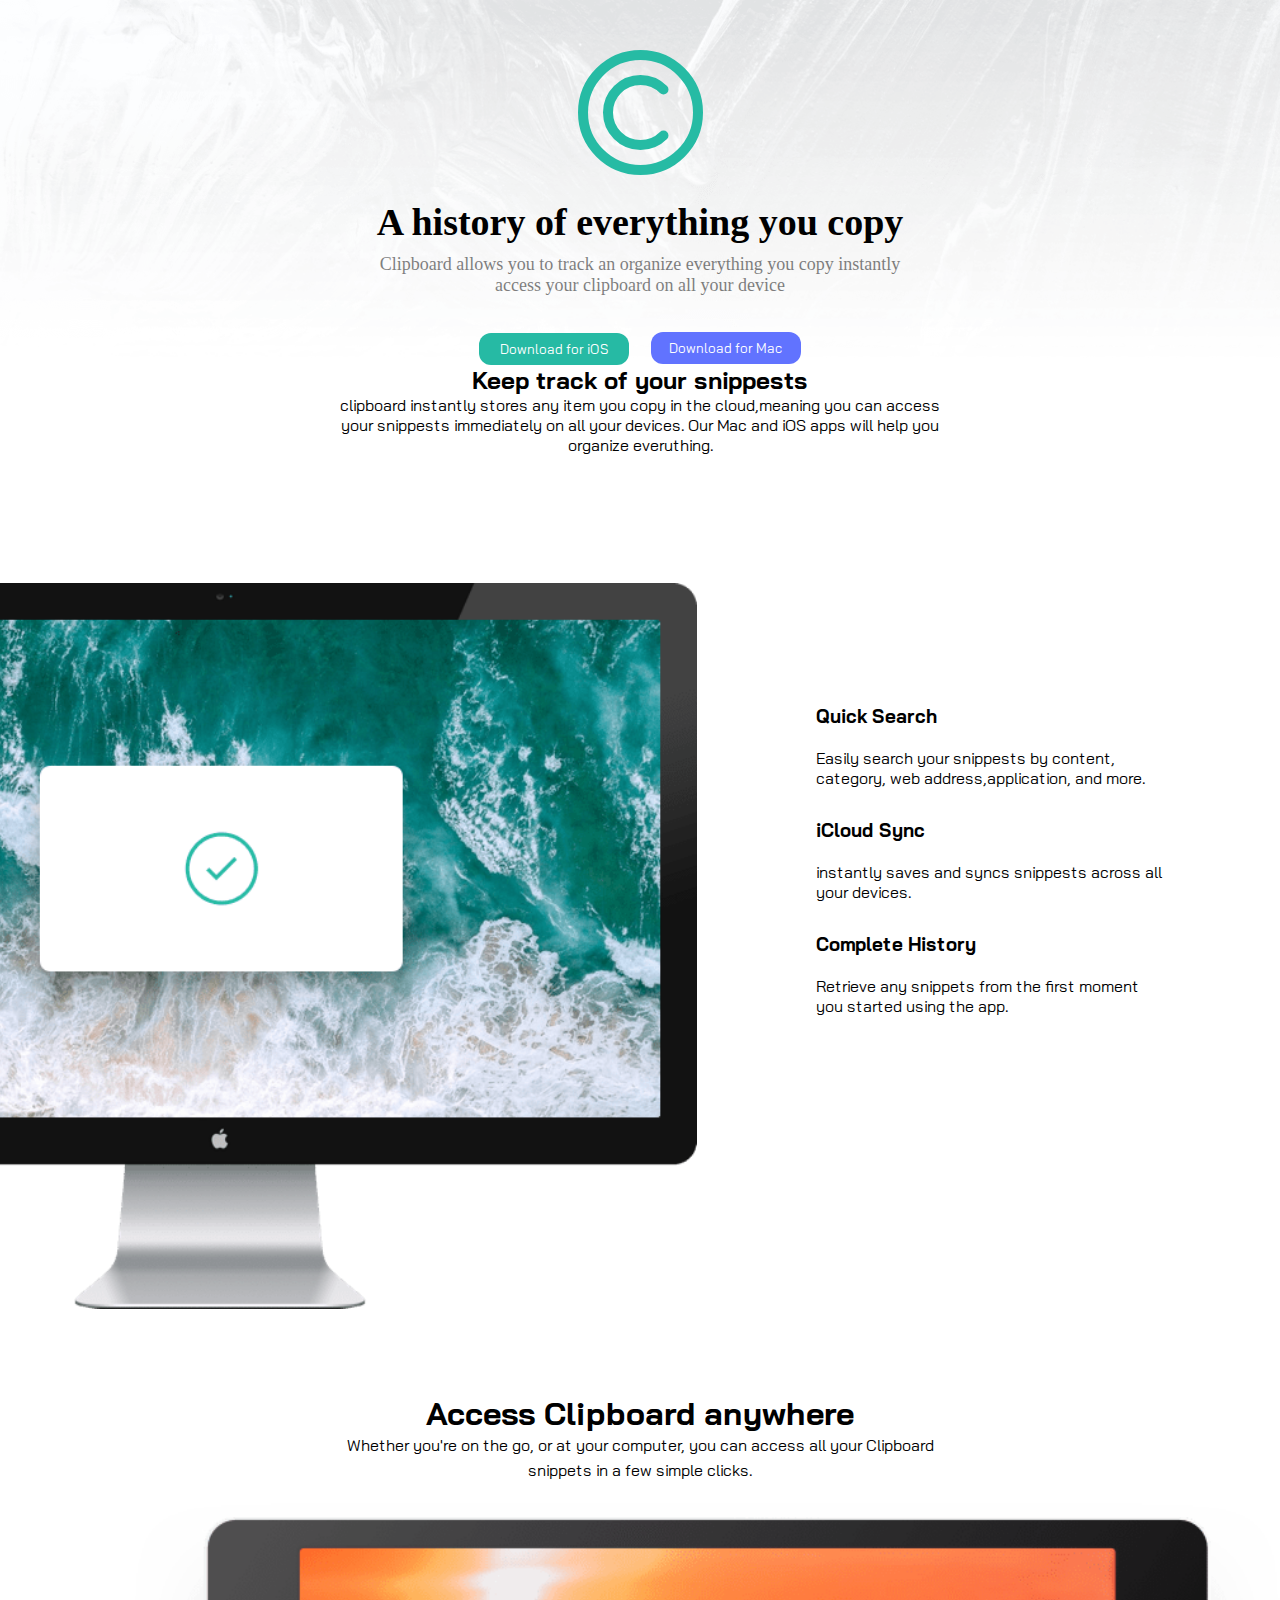
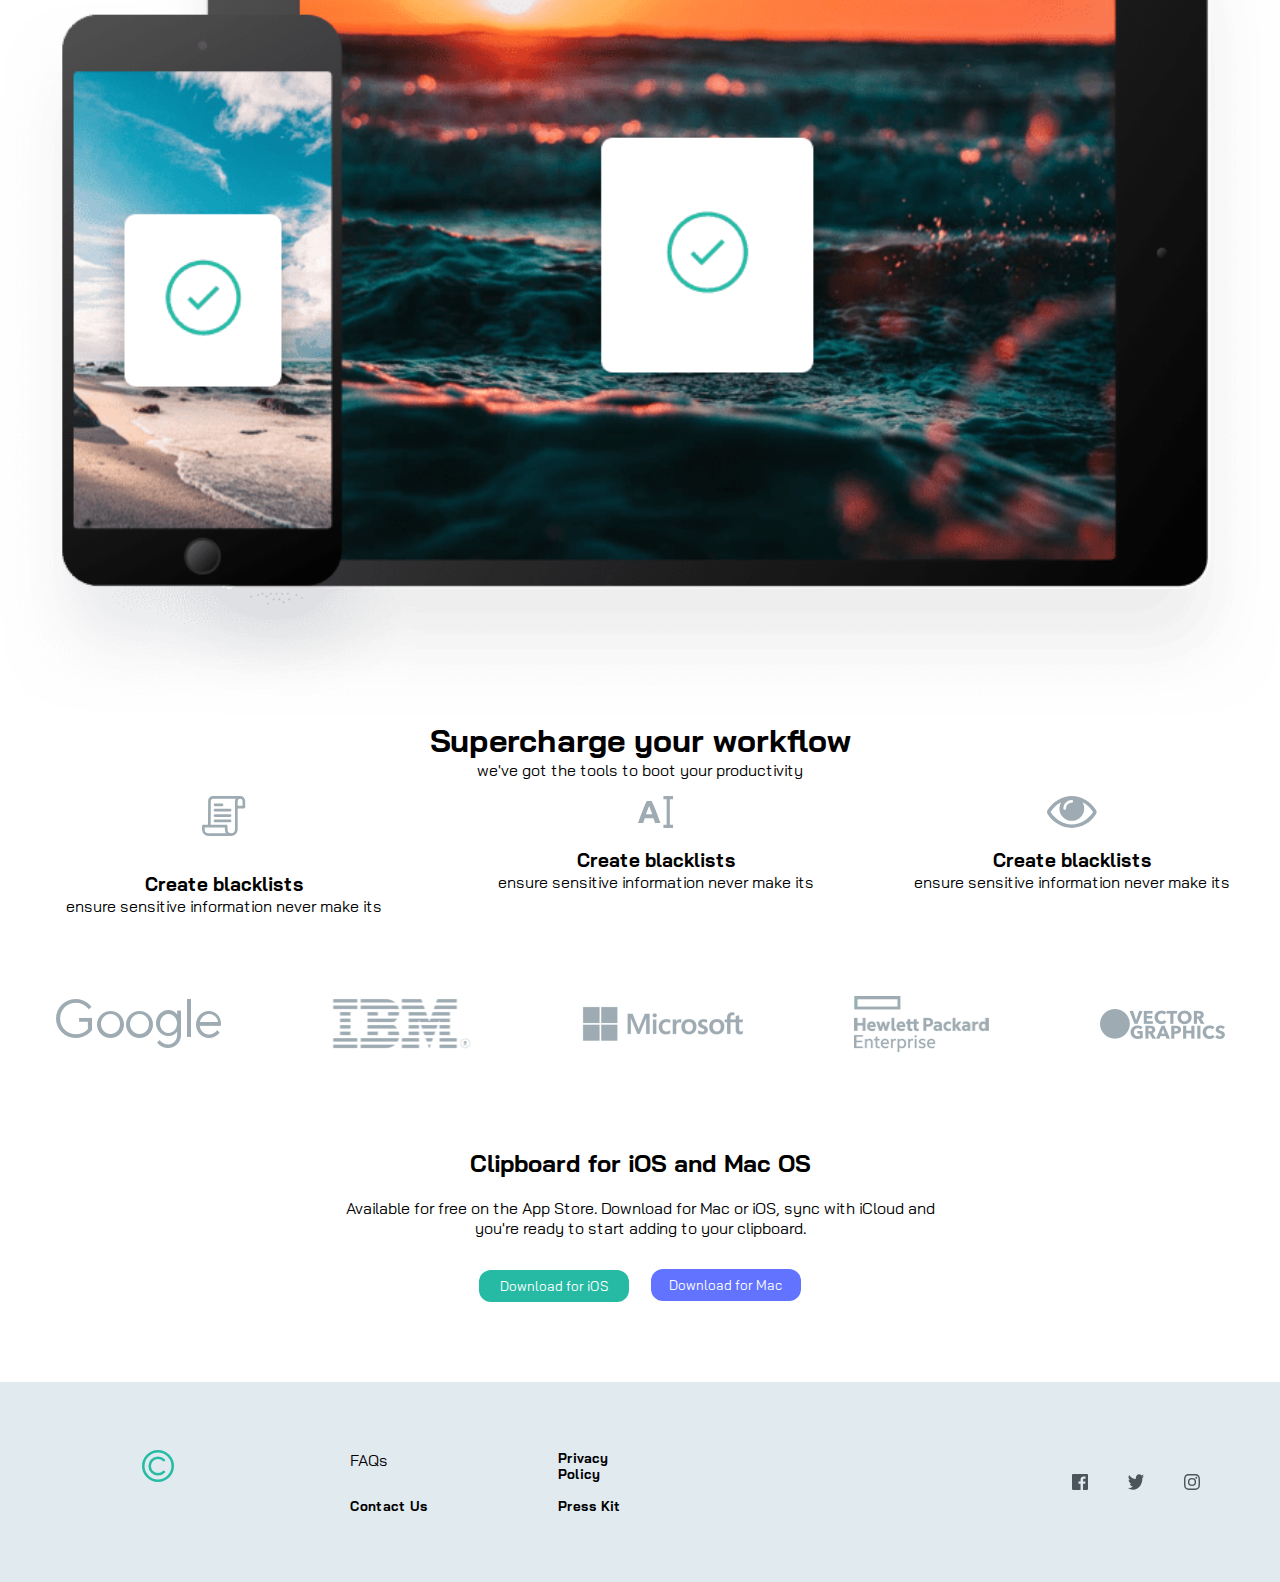
==== commit 04b12e92: "Update index.html" ====
--- a/index.html
+++ b/index.html
@@ -3,7 +3,9 @@
 <head>
     <meta charset="UTF-8">
     <meta name="viewport" content="width=device-width, initial-scale=1.0">
-    <link href="https://fonts.googleapis.com/css2?family=Bai+Jamjuree:wght@400;600&display=swap" rel="stylesheet">
+    <link rel="preconnect" href="https://fonts.gstatic.com">
+<link href="https://fonts.googleapis.com/css2?family=Bai+Jamjuree:wght@400;600&display=swap" rel="stylesheet">
+    
     <link rel="stylesheet" href="main.css">
     <title>Document</title>
 </head>
--- a/main.css
+++ b/main.css
@@ -3,11 +3,21 @@
 *{
     margin:  0;
     padding: 0;
+    font-family: 'Bai Jamjuree', sans-serif;
+  
+    ;
 }
 
  body{
    
 }
+h1 h2
+h3 h4 h5 h6 p *{
+    font-family: spei;
+
+
+}
+
 .container{
     width: 100%;
     height: auto;
